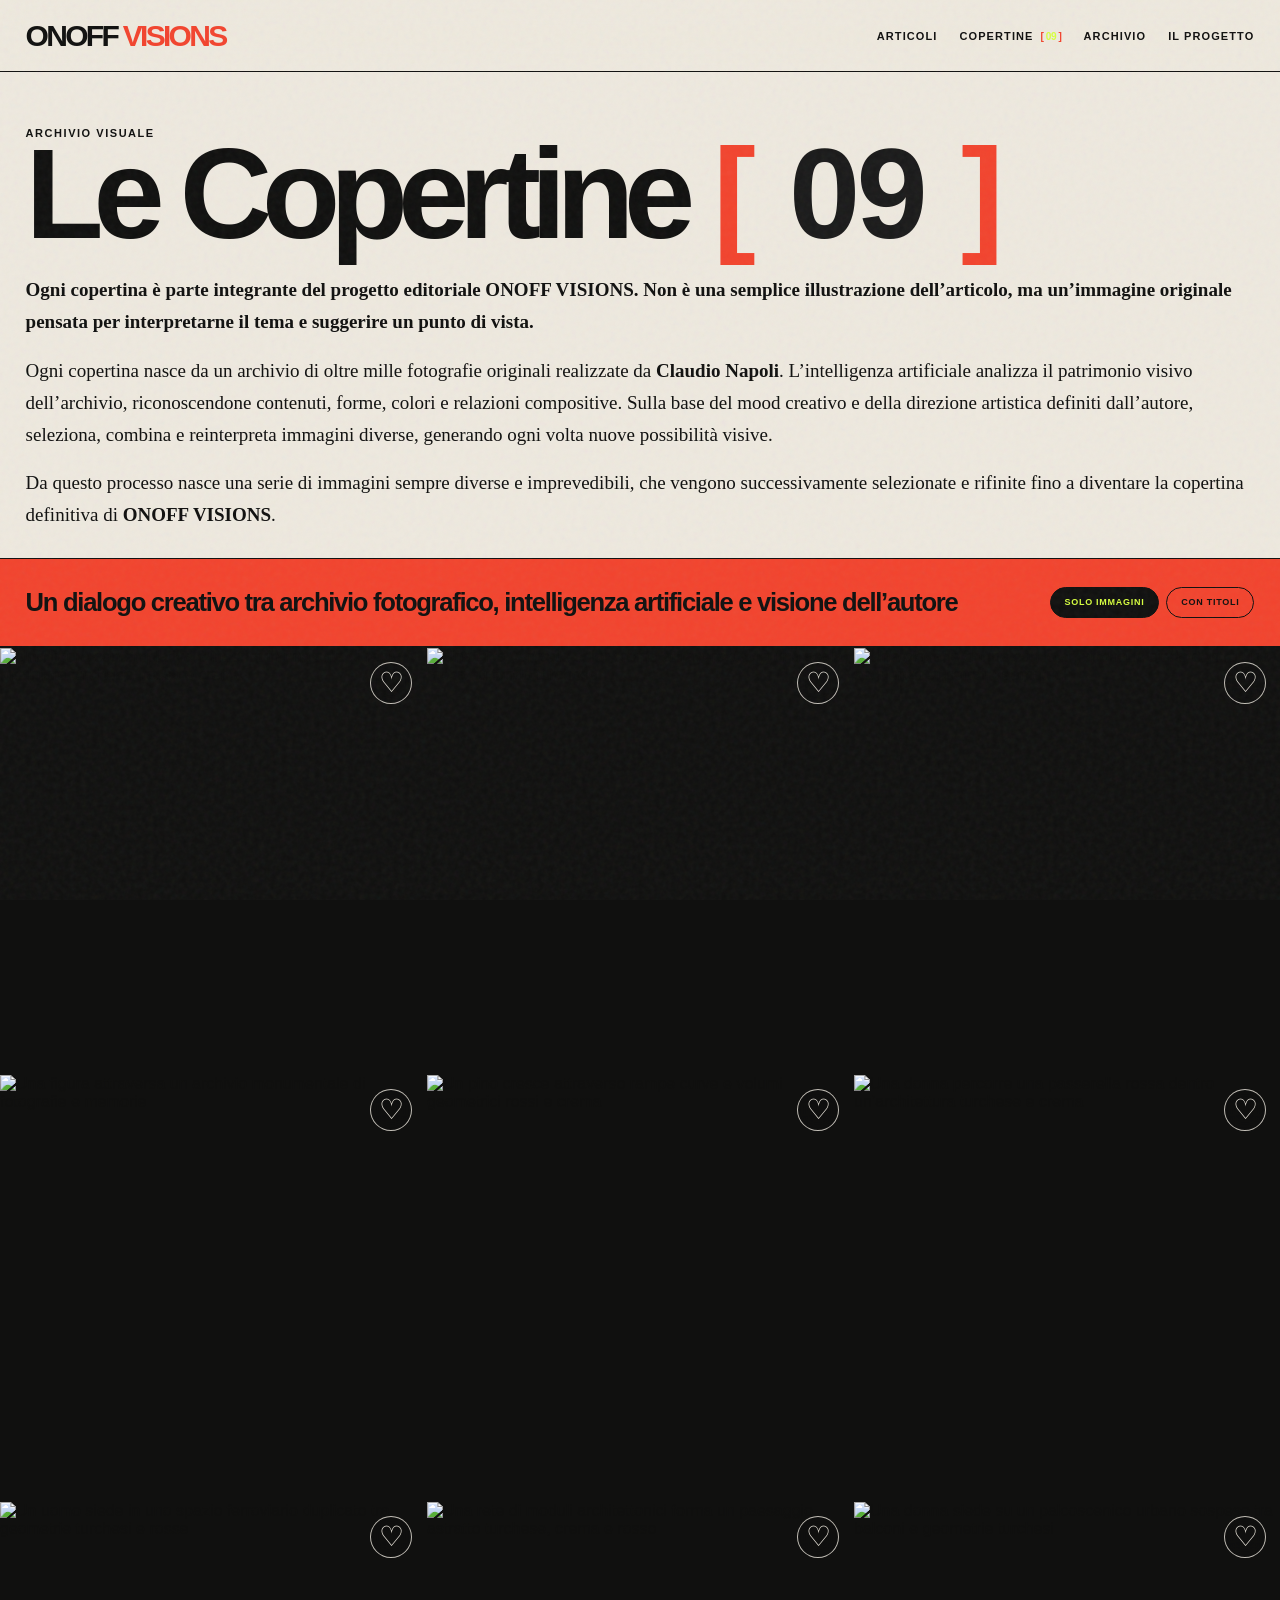
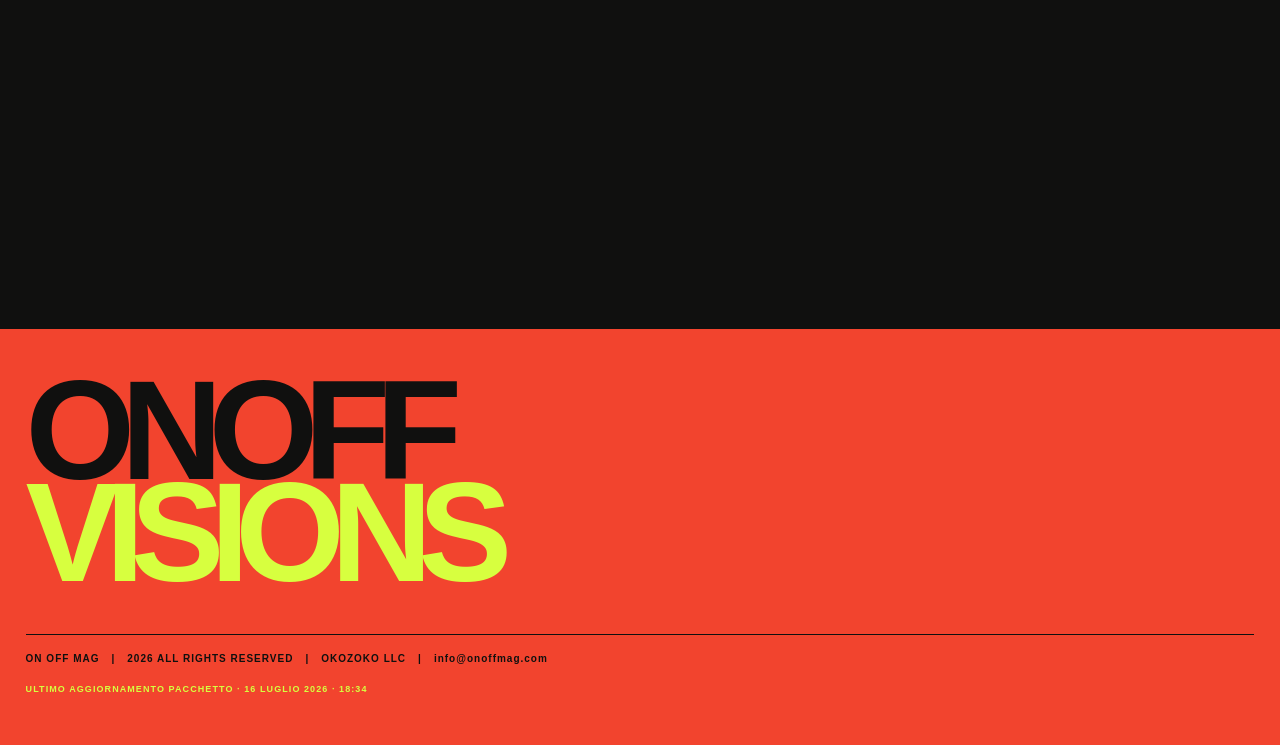
==== copertine.html @ 6cc5108c "Add files via upload" ====
<!doctype html>
<html lang="it">
<head>
 <meta charset="utf-8">
 <meta name="viewport" content="width=device-width,initial-scale=1">
 <title>Copertine — ONOFF VISIONS</title>
 <meta name="description" content="Le copertine degli articoli di ONOFF VISIONS in una griglia visuale.">
 <meta name="theme-color" content="#eee9df">
 <link rel="apple-touch-icon" href="/apple-touch-icon.png">
 <link rel="icon" type="image/png" href="/favicon-32x32.png">
 <link rel="stylesheet" href="styles.css">
</head>
<body data-base=".">
 <div class="grain"></div>
 <header><a class="logo" href="index.html">ONOFF <i>VISIONS</i></a><nav><a href="index.html">Articoli</a><a href="copertine.html">Copertine</a><a href="archivio.html">Archivio</a><a href="about.html">Il progetto</a></nav><button class="menu" onclick="toggleMenu()">☰</button></header>
 <main>
  <section class="covers-head">
   <div class="covers-intro">
    <span class="eyebrow">Archivio visuale</span>
    <h1 data-cover-count-title>Le Copertine</h1>
    <div class="covers-description">
     <p><strong>Ogni copertina è parte integrante del progetto editoriale ONOFF VISIONS. Non è una semplice illustrazione dell’articolo, ma un’immagine originale pensata per interpretarne il tema e suggerire un punto di vista.</strong></p>
     <p>Ogni copertina nasce da un archivio di oltre mille fotografie originali realizzate da <strong>Claudio Napoli</strong>. L’intelligenza artificiale analizza il patrimonio visivo dell’archivio, riconoscendone contenuti, forme, colori e relazioni compositive. Sulla base del mood creativo e della direzione artistica definiti dall’autore, seleziona, combina e reinterpreta immagini diverse, generando ogni volta nuove possibilità visive.</p>
     <p>Da questo processo nasce una serie di immagini sempre diverse e imprevedibili, che vengono successivamente selezionate e rifinite fino a diventare la copertina definitiva di <strong>ONOFF VISIONS</strong>.</p>
    </div>
   </div>
   <div class="covers-frame-bar">
    <p class="covers-manifesto">Un dialogo creativo tra archivio fotografico, intelligenza artificiale e visione dell’autore</p>
    <div class="covers-controls" aria-label="Modalità di visualizzazione">
     <button class="is-active" type="button" data-cover-mode="images">Solo immagini</button>
     <button type="button" data-cover-mode="titles">Con titoli</button>
    </div>
   </div>
  </section>
  <section class="covers-grid" data-cover-grid aria-label="Copertine degli articoli"></section>
 </main>
 <footer><div class="footer-logo">ONOFF<br>VISIONS</div><div class="fine"><span>Archivio visuale</span><span>© 2026</span></div></footer>
 <script src="app.js"></script>
</body>
</html>
---- styles.css ----
:root{--ink:#10100f;--paper:#eee9df;--red:#f2442e;--acid:#d7ff3f;--soft:#f7f3eb;--line:rgba(16,16,15,.25)}*{box-sizing:border-box}html{scroll-behavior:smooth}body{margin:0;background:var(--paper);color:var(--ink);font-family:Arial,Helvetica,sans-serif}a{color:inherit;text-decoration:none}.grain{position:fixed;inset:0;pointer-events:none;opacity:.05;z-index:20;background-image:url("data:image/svg+xml,%3Csvg viewBox='0 0 180 180' xmlns='http://www.w3.org/2000/svg'%3E%3Cfilter id='n'%3E%3CfeTurbulence type='fractalNoise' baseFrequency='.9' numOctaves='4' stitchTiles='stitch'/%3E%3C/filter%3E%3Crect width='100%25' height='100%25' filter='url(%23n)'/%3E%3C/svg%3E")}header{height:72px;border-bottom:1px solid;display:flex;align-items:center;justify-content:space-between;padding:0 2vw;position:sticky;top:0;background:rgba(238,233,223,.94);backdrop-filter:blur(12px);z-index:10}.logo{font-size:30px;font-weight:900;letter-spacing:-.09em}.logo i{font-style:normal;color:var(--red)}nav{display:flex;gap:22px;font-size:11px;font-weight:700;letter-spacing:.1em;text-transform:uppercase}.menu{display:none;border:0;background:none;font-size:24px}.hero{min-height:76vh;display:grid;grid-template-columns:1.2fr .8fr;border-bottom:1px solid}.hero-copy{padding:5vw 2vw;display:flex;flex-direction:column;justify-content:space-between}.kicker,.eyebrow{font-size:11px;font-weight:700;letter-spacing:.14em;text-transform:uppercase}.kicker:before{content:"";display:inline-block;width:40px;height:9px;background:var(--red);margin-right:12px}.hero h1{font-size:clamp(72px,12vw,180px);line-height:.76;letter-spacing:-.1em;text-transform:uppercase;margin:4vw 0}.lead{font-family:Georgia,serif;font-size:clamp(22px,2.4vw,35px);line-height:1.08;max-width:28ch}.hero-art{border-left:1px solid;background:var(--ink);position:relative;overflow:hidden;min-height:500px}.shape{position:absolute}.shape.a{width:60%;height:84%;background:var(--paper);left:7%;bottom:-5%;transform:skewY(-10deg)}.shape.b{width:55%;height:75%;background:var(--red);right:-12%;top:8%;transform:skewY(13deg)}.shape.c{width:15vw;aspect-ratio:1;border-radius:50%;background:var(--acid);right:5%;top:5%;mix-blend-mode:difference}.ticker{background:var(--red);border-bottom:1px solid;padding:12px 2vw;font-weight:900;text-transform:uppercase;word-spacing:18px}.section-head{display:grid;grid-template-columns:1fr 2fr;border-bottom:1px solid}.section-head>*{padding:3vw 2vw}.section-head h2{font-size:clamp(45px,7vw,100px);line-height:.82;letter-spacing:-.07em;text-transform:uppercase;margin:0}.section-head p{font:clamp(20px,2vw,29px)/1.2 Georgia,serif;border-left:1px solid;margin:0;display:flex;align-items:flex-end}.grid{display:grid;grid-template-columns:repeat(12,1fr)}.card{grid-column:span 4;padding:1.6vw;border-right:1px solid;border-bottom:1px solid;min-height:455px;display:flex;flex-direction:column;justify-content:space-between;transition:.2s}.card:nth-child(3n){border-right:0}.card:hover{background:var(--ink);color:var(--paper)}.card h3{font-size:clamp(28px,3vw,44px);line-height:.95;letter-spacing:-.05em;margin:18px 0 10px}.card p{font:17px/1.35 Georgia,serif}.meta{display:flex;justify-content:space-between;font-size:10px;text-transform:uppercase;letter-spacing:.1em}.new{background:var(--acid);color:var(--ink);border:1px solid;padding:6px 9px;border-radius:20px;font-weight:900}.thumb{height:190px;background:var(--ink);margin:20px 0;position:relative;overflow:hidden}.thumb:before{content:"";position:absolute;background:var(--red);inset:18% 12%;transform:skew(-13deg)}.thumb:after{content:"";position:absolute;width:70px;height:70px;background:var(--acid);border-radius:50%;left:36%;top:25%;mix-blend-mode:difference}.arrow{font-size:34px}.archive-link{padding:35px 2vw;display:flex;justify-content:space-between;font-size:13px;font-weight:700;text-transform:uppercase;letter-spacing:.1em;background:var(--acid)}.archive-link:hover{background:var(--red)}footer{background:var(--red);padding:4vw 2vw}.footer-logo{font-size:clamp(60px,11vw,160px);font-weight:900;line-height:.72;letter-spacing:-.1em}.fine{display:flex;justify-content:space-between;margin-top:4vw;font-size:10px;text-transform:uppercase;letter-spacing:.1em}.page-title{padding:6vw 2vw 3vw;border-bottom:1px solid}.page-title h1{font-size:clamp(60px,11vw,160px);line-height:.78;letter-spacing:-.09em;text-transform:uppercase;margin:2vw 0}.page-title p{font:clamp(20px,2vw,30px)/1.2 Georgia,serif;max-width:32ch}.archive-list{padding:0 2vw}.archive-row{display:grid;grid-template-columns:130px 1fr 170px 30px;gap:20px;padding:26px 0;border-bottom:1px solid;align-items:center}.archive-row h2{font-size:clamp(24px,3vw,43px);line-height:.95;letter-spacing:-.04em;margin:0}.article-hero{display:grid;grid-template-columns:.5fr 1.5fr;border-bottom:1px solid}.article-number{padding:4vw 2vw;background:var(--red);font-size:clamp(100px,15vw,220px);font-weight:900;line-height:.7;letter-spacing:-.1em}.article-intro{padding:5vw}.article-intro h1{font-size:clamp(52px,8vw,116px);line-height:.84;letter-spacing:-.075em;margin:2vw 0;max-width:11ch}.article-intro .deck{font:clamp(23px,2.4vw,36px)/1.15 Georgia,serif;max-width:28ch}.article-layout{display:grid;grid-template-columns:.5fr 1.5fr;background:var(--soft)}.article-side{padding:3vw 2vw;border-right:1px solid}.article-copy{padding:5vw 8vw;max-width:1050px}.article-copy p{font:19px/1.68 Georgia,serif}.article-copy p:first-child:first-letter{float:left;font:bold 84px/.7 Arial;padding:12px 10px 4px 0;color:var(--red)}.highlights{margin-top:45px;padding-top:20px;border-top:1px solid;display:flex;gap:8px;flex-wrap:wrap}.chip{border:1px solid;border-radius:30px;padding:8px 13px;font-size:10px;font-weight:700;text-transform:uppercase;letter-spacing:.08em}.about{display:grid;grid-template-columns:.65fr 1.35fr}.about-mark{background:var(--ink);color:var(--red);font-size:22vw;font-weight:900;line-height:.8;padding:5vw 2vw}.about-copy{padding:6vw}.about-copy h2{font-size:clamp(44px,7vw,96px);line-height:.9;letter-spacing:-.06em}.about-copy p{font:20px/1.55 Georgia,serif;max-width:650px}@media(max-width:800px){header{height:62px;padding:0 4vw}.logo{font-size:23px}nav{display:none;position:absolute;top:62px;left:0;right:0;padding:24px;background:var(--paper);flex-direction:column;border-bottom:1px solid}nav.open{display:flex}.menu{display:block}.hero,.section-head,.article-hero,.article-layout,.about{grid-template-columns:1fr}.hero-copy{min-height:60vh;padding:12vw 4vw}.hero-art{border-left:0;min-height:45vh}.section-head>*{padding:8vw 4vw}.section-head p{border-left:0;border-top:1px solid}.card{grid-column:span 12;padding:7vw 4vw;border-right:0;min-height:430px}.article-number{padding:8vw 4vw}.article-intro{padding:10vw 4vw}.article-side{border-right:0;border-bottom:1px solid;padding:7vw 4vw}.article-copy{padding:10vw 4vw}.archive-row{grid-template-columns:1fr 30px}.archive-row .date,.archive-row .category{display:none}.about-mark{font-size:55vw}.fine{display:block;line-height:1.8}}
:root .thumb{height:220px;color:var(--paper);isolation:isolate}:root .thumb:before,:root .thumb:after{inset:auto;transform:none;box-shadow:none;mix-blend-mode:normal}.cover-word{position:absolute;z-index:5;left:16px;bottom:12px;font-size:clamp(30px,3.2vw,48px);font-weight:900;line-height:.78;letter-spacing:-.08em;text-transform:uppercase;max-width:5.5ch}.cover-no{position:absolute;z-index:6;right:12px;top:8px;font-size:12px;font-weight:900;letter-spacing:.12em}.thumb.cover-eye:before{width:165px;height:82px;border:22px solid var(--red);border-radius:50%;left:18%;top:22%;background:transparent;transform:rotate(-12deg)}.thumb.cover-eye:after{width:58px;height:58px;background:var(--acid);border-radius:50%;left:42%;top:31%}.thumb.cover-body{background:var(--red)}.thumb.cover-body:before{width:46%;height:115%;background:var(--ink);left:28%;top:-8%;clip-path:polygon(50% 0,76% 18%,64% 43%,95% 100%,5% 100%,36% 43%,24% 18%)}.thumb.cover-body:after{width:48px;height:48px;border:10px solid var(--acid);background:transparent;border-radius:50%;left:42%;top:8%}.thumb.cover-arch:before{width:52%;height:92%;background:var(--paper);left:8%;bottom:-15%;transform:skewY(-10deg);box-shadow:52px -24px 0 var(--red)}.thumb.cover-arch:after{inset:20% 12% 0 12%;background:repeating-linear-gradient(90deg,transparent 0 15px,var(--ink) 16px 20px);mix-blend-mode:multiply}.thumb.cover-prompt{background:var(--paper);color:var(--ink);border:18px solid var(--ink)}.thumb.cover-prompt:before{width:140%;height:26px;background:var(--red);top:35%;left:-20%;transform:rotate(-18deg);box-shadow:0 48px 0 var(--ink)}.thumb.cover-prompt:after{content:">_";font:bold 66px Arial;color:var(--acid);background:var(--ink);width:auto;height:auto;padding:5px 12px;right:8%;top:8%;z-index:3}.thumb.cover-think:before{width:145px;height:145px;border:18px solid var(--red);background:transparent;border-radius:50%;right:8%;top:8%}.thumb.cover-think:after{width:110px;height:110px;background:repeating-radial-gradient(circle,var(--acid) 0 4px,transparent 5px 13px);right:15%;top:18%}.cover-think .cover-word{max-width:6ch}
:root .cover-word{z-index:8;left:0;bottom:0;max-width:none;width:auto;min-width:58%;padding:10px 15px 12px;background:var(--ink);color:var(--paper);font-size:clamp(27px,2.8vw,42px);line-height:.78;box-shadow:8px -8px 0 var(--red)}:root .cover-prompt .cover-word{background:var(--red);color:var(--ink);box-shadow:8px -8px 0 var(--acid)}:root .cover-arch .cover-word{min-width:68%}:root .cover-think .cover-word{max-width:none}.thumb:focus-within .cover-word,.card:hover .cover-word{background:var(--acid);color:var(--ink)}
:root .thumb.cover-prompt{background:var(--ink);border:0;color:var(--paper)}:root .thumb.cover-prompt:before{content:"";left:8%;top:12%;width:70%;height:42%;background:repeating-linear-gradient(90deg,var(--paper) 0 24%,transparent 24% 27%);border-top:8px solid var(--red);border-bottom:8px solid var(--red);transform:rotate(-4deg);box-shadow:18px 18px 0 var(--acid)}:root .thumb.cover-prompt:after{content:"";right:9%;top:20%;width:0;height:0;padding:0;background:transparent;border-top:32px solid transparent;border-bottom:32px solid transparent;border-left:48px solid var(--red);font-size:0;z-index:4;filter:drop-shadow(8px 8px 0 var(--acid))}:root .thumb.cover-prompt .cover-word{background:var(--paper);color:var(--ink);box-shadow:8px -8px 0 var(--red)}
:root .new{position:relative;width:48px;height:48px;padding:0;border:0;border-radius:0;display:grid;place-items:center;background:var(--acid);font-size:9px;letter-spacing:.08em;transform:rotate(8deg);clip-path:polygon(50% 0,61% 18%,79% 7%,82% 29%,100% 32%,84% 50%,100% 68%,79% 72%,79% 94%,59% 82%,47% 100%,38% 81%,17% 93%,18% 71%,0 66%,16% 49%,0 31%,21% 28%,20% 7%,40% 19%);filter:drop-shadow(3px 4px 0 var(--ink))}.card:hover .new{background:var(--red);color:var(--paper);filter:drop-shadow(3px 4px 0 var(--acid))}
:root .article-number{font-size:clamp(48px,7vw,108px);line-height:.82;overflow-wrap:anywhere}:root .cover-no{font-size:11px;background:var(--paper);color:var(--ink);padding:5px 7px}
:root .num-current{color:var(--red);margin-right:.09em}:root .num-total{display:inline-block;background:var(--ink);color:var(--acid);padding:.04em .13em .08em;line-height:.82}:root .article-number{background:var(--paper);white-space:nowrap;overflow-wrap:normal}:root .article-date{display:flex;justify-content:space-between;align-items:center;margin-bottom:2vw;font-size:12px;font-weight:900;letter-spacing:.12em;text-transform:uppercase;border-bottom:1px solid;padding-bottom:14px}:root .archive-row{grid-template-columns:190px 1fr 120px 30px}:root .archive-number{font-weight:900;letter-spacing:.03em}:root .card>.meta:first-child{align-items:center}:root .card-number{font-size:19px;font-weight:900;letter-spacing:-.04em}:root .cover-no{font-size:15px}
:root .thumb.cover-label{background:var(--paper)}:root .thumb.cover-label:before{content:"AI";display:grid;place-items:center;width:118px;height:118px;left:12%;top:12%;border-radius:50%;background:var(--red);color:var(--ink);font:900 55px Arial;transform:rotate(-10deg);box-shadow:14px 12px 0 var(--acid)}:root .thumb.cover-label:after{content:"?";right:12%;top:2%;color:var(--ink);background:transparent;font:900 150px/.9 Arial;transform:rotate(9deg)}@media(max-width:800px){.archive-row .archive-number{display:none}}
:root .project-banner{display:grid;grid-template-columns:.65fr 1.35fr;align-items:stretch;border-bottom:1px solid;background:var(--acid);transition:.2s}:root .project-banner:hover{background:var(--paper)}:root .project-number{padding:3vw 2vw;border-right:1px solid;display:flex;align-items:center;font-size:clamp(50px,8vw,118px);font-weight:900;letter-spacing:-.08em;white-space:nowrap}:root .project-number b{color:var(--red);margin-right:.09em;min-width:2.85ch;text-align:right}:root .project-number strong{display:inline-block;background:var(--ink);color:var(--acid);padding:.04em .13em .08em;line-height:.82;text-shadow:none}:root .project-number.is-counting b{font-variant-numeric:tabular-nums}:root .project-copy{padding:3vw;display:flex;flex-direction:column;justify-content:center}:root .project-copy small{font-size:11px;font-weight:700;text-transform:uppercase;letter-spacing:.12em}:root .project-title{display:flex;align-items:center;gap:18px;margin:.6rem 0}:root .project-copy em{font-style:normal;font-size:clamp(34px,5vw,76px);font-weight:900;line-height:.9;letter-spacing:-.06em}:root .project-cta{flex:0 0 auto;border:1px solid;border-radius:999px;padding:8px 12px;font-size:10px;line-height:1;text-transform:uppercase;letter-spacing:.1em}:root .project-banner:hover .project-cta{background:var(--ink);color:var(--acid)}@media(max-width:800px){.project-banner{grid-template-columns:1fr}.project-number{border-right:0;border-bottom:1px solid;padding:7vw 4vw}.project-copy{padding:7vw 4vw}.project-title{align-items:flex-end;justify-content:space-between;gap:12px}.project-copy em{max-width:8ch}.project-cta{margin-bottom:4px}}

/* Nastro continuo ispirato ai LED wall finanziari. */
:root .ticker{position:relative;overflow:hidden;padding:12px 0;white-space:nowrap;word-spacing:normal}
:root .ticker:before,:root .ticker:after{content:"";position:absolute;z-index:2;top:0;bottom:0;width:5vw;pointer-events:none}
:root .ticker:before{left:0;background:linear-gradient(90deg,var(--red),transparent)}
:root .ticker:after{right:0;background:linear-gradient(-90deg,var(--red),transparent)}
:root .ticker-track{display:flex;width:max-content;will-change:transform;animation:ticker-loop 42s linear infinite}
:root .ticker-track span{display:block;padding-right:1.6rem;font-size:13px;letter-spacing:.08em;text-shadow:-8px 0 12px rgba(215,255,63,.38),0 0 5px rgba(255,255,255,.3)}
@keyframes ticker-loop{to{transform:translateX(-50%)}}
@media(max-width:800px){:root .ticker-track{animation-duration:34s}:root .ticker-track span{font-size:11px}}
@media(prefers-reduced-motion:reduce){:root .ticker-track{animation:none}}
:root .flash-news{display:grid;grid-template-columns:auto 1fr;border-bottom:1px solid;background:var(--ink);color:var(--paper);overflow:hidden}:root .flash-label{position:relative;z-index:3;display:flex;align-items:center;padding:0 2vw;background:var(--acid);color:var(--ink);font-size:11px;font-weight:900;letter-spacing:.11em;white-space:nowrap;text-transform:uppercase}:root .flash-window{overflow:hidden;white-space:nowrap}:root .flash-track{display:flex;width:max-content;will-change:transform;animation:flash-loop 36s linear infinite}:root .flash-track span{display:block;padding:13px 2rem 13px 1.7rem;font-size:12px;font-weight:900;letter-spacing:.08em;text-transform:uppercase;text-shadow:-7px 0 12px rgba(242,68,46,.55),0 0 5px rgba(255,255,255,.22)}@keyframes flash-loop{to{transform:translateX(-50%)}}@media(max-width:800px){:root .flash-label{padding:0 4vw;font-size:10px}:root .flash-track{animation-duration:28s}:root .flash-track span{padding:13px 1.4rem;font-size:10px}}@media(prefers-reduced-motion:reduce){:root .flash-track{animation:none}}
:root .cover-think .cover-word{font-size:clamp(21px,2.2vw,34px);min-width:76%}:root .cover-eye .cover-word{font-size:clamp(23px,2.4vw,37px);min-width:70%}:root .cover-label .cover-word{min-width:62%}
:root .thumb.cover-origin{background:var(--paper);border:14px solid var(--ink)}:root .thumb.cover-origin:before{content:"";width:58%;height:58%;right:7%;top:8%;background:var(--red);clip-path:polygon(0 0,100% 12%,84% 100%,12% 86%);transform:rotate(5deg);box-shadow:-14px 15px 0 var(--acid)}:root .thumb.cover-origin:after{content:"✓";display:grid;place-items:center;width:88px;height:88px;right:17%;top:20%;border:8px solid var(--ink);border-radius:50%;background:var(--paper);color:var(--ink);font:900 58px/1 Arial;transform:rotate(-7deg)}:root .cover-origin .cover-word{min-width:72%;background:var(--ink);color:var(--paper);box-shadow:8px -8px 0 var(--red)}
:root .sources{margin-top:45px;padding-top:20px;border-top:1px solid}:root .sources ul{list-style:none;padding:0;margin:14px 0 0}:root .sources li{border-top:1px solid var(--line)}:root .sources li:last-child{border-bottom:1px solid var(--line)}:root .sources a{display:flex;justify-content:space-between;gap:24px;padding:15px 0;font-size:13px;font-weight:700;line-height:1.3}:root .sources a:hover{color:var(--red)}
:root .thumb.cover-trust{background:var(--red)}:root .thumb.cover-trust:before{content:"";width:148px;height:176px;right:12%;top:6%;background:var(--paper);border-radius:48% 48% 44% 44% / 38% 38% 60% 60%;box-shadow:-22px 15px 0 var(--acid);transform:rotate(5deg)}:root .thumb.cover-trust:after{content:"••";right:15%;top:27%;width:116px;height:32px;background:var(--ink);color:var(--acid);font:900 34px/18px Arial;letter-spacing:35px;padding-left:14px;transform:rotate(5deg)}:root .cover-trust .cover-word{min-width:72%;background:var(--ink);color:var(--paper);box-shadow:8px -8px 0 var(--acid)}
:root .hero-logo{display:flex;flex-direction:column;gap:.06em;margin:4vw 0;font-size:clamp(72px,12vw,180px);line-height:.72;letter-spacing:-.1em;text-transform:uppercase}:root .hero-logo span:first-child{color:var(--red)}:root .hero-logo span:last-child{color:var(--ink)}:root .listen-button{display:inline-flex;align-items:center;gap:10px;margin-top:24px;padding:12px 18px;border:1px solid var(--ink);border-radius:999px;background:var(--ink);color:var(--acid);font:700 11px/1 Arial,Helvetica,sans-serif;letter-spacing:.1em;text-transform:uppercase;cursor:pointer;transition:background .2s,color .2s,transform .2s}:root .listen-button:hover{background:var(--acid);color:var(--ink);transform:translateY(-2px)}:root .listen-button.is-playing{background:var(--red);color:var(--paper)}:root .listen-symbol{display:grid;place-items:center;width:20px;height:20px;border:1px solid currentColor;border-radius:50%;font-size:10px}@media(max-width:800px){:root .hero-logo{font-size:clamp(70px,19vw,118px);margin:9vw 0}:root .listen-button{margin-top:20px}}
:root .world-counter{display:grid;grid-template-columns:1fr auto auto;gap:24px;align-items:center;padding:20px 2vw;border-bottom:1px solid;background:var(--ink);color:var(--paper)}:root .world-counter-copy{display:flex;flex-direction:column;gap:4px;text-transform:uppercase}:root .world-counter-copy span{color:var(--red);font-size:11px;font-weight:900;letter-spacing:.14em}:root .world-counter-copy small{font-size:9px;font-weight:700;letter-spacing:.1em;opacity:.8}:root .world-counter strong{color:var(--acid);font-size:clamp(34px,5vw,78px);font-weight:900;line-height:.82;letter-spacing:-.07em;font-variant-numeric:tabular-nums}:root .world-counter a{padding:8px 11px;border:1px solid var(--paper);font-size:9px;font-weight:700;letter-spacing:.1em;text-transform:uppercase;white-space:nowrap}:root .world-counter a:hover{background:var(--acid);border-color:var(--acid);color:var(--ink)}@media(max-width:800px){:root .world-counter{grid-template-columns:1fr auto;gap:18px;padding:18px 4vw}:root .world-counter strong{grid-column:1/-1;font-size:clamp(42px,12vw,68px)}:root .world-counter-copy small{max-width:18ch}}

/* Rifiniture dedicate esclusivamente alla versione mobile. */
@media(max-width:800px){
 :root .flash-news{grid-template-columns:1fr}
 :root .flash-label{display:none}
 :root .hero-copy{min-height:0;padding:5vw 4vw 4vw;justify-content:flex-start;gap:2vw}
 :root .hero-logo{margin:2vw 0;font-size:clamp(56px,18vw,72px)}
 :root .lead{margin:0}
 :root .hero{min-height:0}
 :root .hero-art{display:none}
 :root .card .arrow{display:inline-flex;align-items:center;width:max-content;margin:24px 5px 5px 0;padding:9px 13px;border:1px solid var(--ink);border-radius:999px;background:var(--acid);color:var(--ink);box-shadow:5px 5px 0 var(--red);font-size:0;font-weight:900;letter-spacing:.1em;text-transform:uppercase}
 :root .card .arrow:after{content:"Leggi l’articolo  →";font-size:10px}
}
:root .title-highlight,:root .project-onoff{color:var(--red)}
:root .article-copy strong{font-weight:700}

/* Struttura editoriale in quattro blocchi */
:root .story-wrap{max-width:1180px;margin:54px auto;padding:0 24px}
:root .story-block{display:grid;grid-template-columns:235px 1fr;margin:0 0 46px;border:2px solid var(--ink);box-shadow:12px 12px 0 var(--ink);background:var(--soft)}
:root .story-block>aside{padding:46px 30px;border-right:2px solid var(--ink)}
:root .story-block>aside b{display:block;font-size:66px;line-height:.85;letter-spacing:-.07em}
:root .story-block>aside span{display:block;margin-top:18px;font-size:15px;font-weight:900;line-height:1.05;letter-spacing:.1em;text-transform:uppercase}
:root .story-copy{padding:54px clamp(34px,7vw,90px) 64px;max-width:920px}
:root .story-copy p{margin:0 0 25px;font:19px/1.68 Georgia,serif}
:root .story-copy p:last-child{margin-bottom:0}
:root .story-copy p:first-child:first-letter{float:left;padding:12px 10px 4px 0;font:bold 84px/.7 Arial;color:var(--red)}
:root .story-copy strong{font-weight:700;background:linear-gradient(transparent 68%,var(--acid) 0)}
:root .story-essential>aside{background:var(--red);color:var(--paper)}
:root .story-essential>aside b{color:var(--acid)}
:root .story-deep{background:#f8f5ee}
:root .story-deep>aside{background:#075a60;color:var(--paper)}
:root .story-deep>aside b{color:var(--acid)}
:root .story-deep .story-copy p:first-child:first-letter{color:#075a60}
:root .story-summary{background:var(--ink);color:var(--paper)}
:root .story-summary>aside{background:var(--acid);color:var(--ink);border-color:var(--paper)}
:root .story-summary>aside b{color:var(--red)}
:root .story-summary .story-copy>p{font:900 clamp(27px,3vw,42px)/1.12 Arial;letter-spacing:-.035em}
:root .story-summary .story-copy>p:first-child:first-letter{float:none;padding:0;font:inherit;color:inherit}
:root .story-summary .highlights{border-color:rgba(255,255,255,.45)}
:root .story-summary .chip{border-color:var(--paper)}
:root .story-sources{background:var(--acid)}
:root .story-sources>aside{background:var(--ink);color:var(--paper)}
:root .story-sources>aside b{color:var(--red)}
:root .story-source-list{display:grid;gap:14px;padding:44px clamp(28px,6vw,76px)}
:root .story-source{display:grid;grid-template-columns:1fr auto;gap:22px;align-items:center;padding:20px 22px;border:2px solid var(--ink);background:var(--paper)}
:root .story-source:hover{background:var(--red)}
:root .story-source small{display:block;margin-bottom:6px;font-size:9px;font-weight:900;letter-spacing:.14em;text-transform:uppercase}
:root .story-source strong{display:block;font-size:15px;line-height:1.25}
:root .story-source i{display:grid;place-items:center;width:42px;height:42px;border-radius:50%;background:var(--red);font:900 22px/1 Arial;font-style:normal}
:root .story-source:hover i{background:var(--acid)}
:root .story-home{margin-top:-1px;border:2px solid var(--ink)}
@media(max-width:800px){
 :root .story-wrap{margin:28px auto;padding:0 14px}
 :root .story-block{display:block;margin-bottom:32px;box-shadow:7px 7px 0 var(--ink)}
 :root .story-block>aside{display:flex;align-items:center;gap:15px;padding:21px;border-right:0;border-bottom:2px solid var(--ink)}
 :root .story-block>aside b{font-size:34px}
 :root .story-block>aside span{margin:0;font-size:13px}
 :root .story-copy{padding:32px 24px 42px}
 :root .story-copy p{font-size:18px;line-height:1.55}
 :root .story-summary>aside{border-color:var(--paper)}
 :root .story-summary .story-copy>p{font-size:27px}
 :root .story-source-list{padding:26px 20px 32px}
 :root .story-source{padding:16px}
 :root .story-source strong{font-size:14px}
 :root .story-source i{width:38px;height:38px}
}
:root footer .last-update{width:100%;margin-top:8px;color:var(--acid);font-size:9px;letter-spacing:.12em;text-transform:uppercase}
:root .project-number{flex-direction:column;align-items:flex-start;justify-content:center;letter-spacing:-.07em}
:root .project-number small{font-size:clamp(18px,2vw,31px);font-weight:900;line-height:1;letter-spacing:-.03em;text-transform:uppercase}
:root .project-number b{min-width:0;margin:.08em 0 0;text-align:left;font-size:1.15em;line-height:.82}
:root .project-number i{display:block;width:82%;height:1px;margin:.16em 0 .13em;background:var(--ink)}
:root .project-number strong{padding:0;background:transparent;color:var(--ink);font-size:1.08em;line-height:.8}
@media(min-width:801px){:root .project-number{align-items:center}:root .project-number small,:root .project-number b{width:100%;text-align:center}:root .project-number i{margin-left:auto;margin-right:auto}}
@media(max-width:800px){
 :root .project-banner{grid-template-columns:minmax(145px,38%) minmax(0,62%);align-items:stretch}
 :root .project-number{width:auto;padding:6vw 4vw;border-right:1px solid var(--ink);border-bottom:0;font-size:clamp(66px,20vw,94px)}
 :root .project-number small{font-size:clamp(20px,6vw,29px)}
 :root .project-number i{width:88%}
 :root .project-copy{padding:6vw 3.5vw}
 :root .project-title{margin:12px 0 16px}
 :root .project-title em{font-size:clamp(25px,7.3vw,35px);line-height:.9}
 :root .project-cta{margin-top:16px}
 :root .project-copy>small:last-child{font-size:9px;line-height:1.4}
}
:root .project-title em{font-size:clamp(30px,4.2vw,66px)}
@media(max-width:800px){:root .project-title em{max-width:12ch;font-size:clamp(30px,9vw,44px)}}
:root .project-cta{display:inline-flex;align-items:center;gap:9px}
:root .cta-arrow{position:relative;display:inline-block;width:18px;height:18px;flex:0 0 18px;border-radius:50%;background:var(--red)}
:root .cta-arrow:before{content:"";position:absolute;left:5px;top:9px;width:9px;height:2px;background:var(--ink);transform:rotate(-45deg)}
:root .cta-arrow:after{content:"";position:absolute;right:4px;top:4px;width:5px;height:5px;border-top:2px solid var(--ink);border-right:2px solid var(--ink)}
@media(max-width:800px){
 :root .project-banner{display:grid;grid-template-columns:minmax(0,1fr);width:100%;overflow:hidden}
 :root .project-number{width:100%;border-right:0;border-bottom:1px solid var(--ink);padding:6vw 4vw}
 :root .project-copy{width:100%;min-width:0;padding:7vw 4vw}
 :root .project-title{display:block;margin:16px 0 20px}
 :root .project-title em{display:block;max-width:none;font-size:clamp(31px,9.2vw,43px);overflow-wrap:break-word}
 :root .project-cta{width:max-content;margin-top:20px;margin-bottom:0;padding:10px 14px}
 :root .project-copy>small:last-child{display:block;max-width:28ch;line-height:1.45}
}
:root .archive-title{letter-spacing:-.065em}
:root .archive-title span{display:inline-block;font-size:.88em;margin:0 .025em;transform:translateY(-.015em)}
:root .archive-arrow{position:relative;display:block;width:34px;height:34px;border:1px solid var(--ink);border-radius:50%;background:var(--red);transition:.2s}
:root .archive-arrow:before{content:"";position:absolute;left:9px;top:16px;width:15px;height:2px;background:var(--ink);transform:rotate(-45deg)}
:root .archive-arrow:after{content:"";position:absolute;right:8px;top:8px;width:8px;height:8px;border-top:2px solid var(--ink);border-right:2px solid var(--ink)}
:root .archive-row:hover .archive-arrow{background:var(--acid);transform:translate(2px,-2px)}
:root .about-mark{display:flex;align-items:center;justify-content:center;overflow:hidden}
:root .about-mark-inner{display:flex;align-items:baseline;gap:.12em;writing-mode:vertical-rl;transform:rotate(180deg);font-size:clamp(64px,9vw,138px);font-weight:900;line-height:.72;letter-spacing:-.09em;white-space:nowrap}
:root .about-mark-inner span:first-child{color:var(--red)}
:root .about-mark-inner span:last-child{color:var(--acid)}
@media(max-width:800px){:root .about-mark{min-height:58vw;padding:10vw 4vw}:root .about-mark-inner{writing-mode:horizontal-tb;transform:none;flex-direction:column;align-items:flex-start;font-size:clamp(64px,20vw,105px)}}
:root .archive-row{grid-template-columns:190px 1fr 120px 42px}
@media(max-width:800px){:root .archive-row{grid-template-columns:1fr 42px}}
:root .footer-logo span{display:block}:root .footer-logo span:last-child{color:var(--acid)}:root footer .fine{justify-content:flex-start;align-items:center;gap:12px;flex-wrap:wrap;padding-top:18px;border-top:1px solid var(--ink);font-style:normal;font-weight:800}:root footer .fine i{font-style:normal}:root footer .fine a{text-transform:none}:root footer .fine a:hover{text-decoration:underline}@media(max-width:800px){:root footer{padding:10vw 4vw}:root footer .fine{display:flex;gap:7px 9px;line-height:1.45}:root footer .fine i{opacity:.55}}

@media(max-width:800px){
 :root .world-counter{position:relative;display:block;padding:22px 4vw 24px}
 :root .world-counter-copy{padding-right:58px}
 :root .world-counter-copy span{font-size:16px;letter-spacing:.12em}
 :root .world-counter-copy small{margin-top:5px}
 :root .world-counter strong{display:block;margin-top:24px;font-size:clamp(42px,12vw,68px)}
 :root .world-counter a{position:absolute;top:20px;right:4vw;display:block;width:38px;height:38px;padding:0;border:1px solid var(--acid);border-radius:50%;background:var(--acid);color:var(--ink);font-size:0;box-shadow:4px 4px 0 var(--red)}
 :root .world-counter a:before{content:"";position:absolute;left:13px;top:10px;width:9px;height:9px;border-top:2px solid var(--ink);border-right:2px solid var(--ink)}
 :root .world-counter a:after{content:"";position:absolute;left:11px;top:19px;width:15px;height:2px;background:var(--ink);transform:rotate(-45deg);transform-origin:center}
}

/* Archivio visuale: tre copertine quadrate per riga, anche su mobile. */
:root .view-switch{display:flex;justify-content:space-between;align-items:center;gap:20px;padding:18px 2vw;border-bottom:1px solid;background:var(--paper);font-size:10px;font-weight:900;letter-spacing:.1em;text-transform:uppercase}
:root .view-switch a{display:inline-flex;align-items:center;gap:18px;padding:10px 14px;border:1px solid;border-radius:999px;background:var(--acid)}
:root .view-switch a:hover{background:var(--ink);color:var(--acid)}
:root .covers-head{display:flex;justify-content:space-between;align-items:flex-end;gap:30px;padding:5vw 2vw 2vw;border-bottom:1px solid}
:root .covers-head h1{margin:.3rem 0 0;font-size:clamp(58px,10vw,150px);line-height:.75;letter-spacing:-.08em}
:root .covers-intro p{max-width:42ch;margin:2.2rem 0 0;font:clamp(17px,1.7vw,25px)/1.18 Georgia,serif}
:root .covers-controls{display:flex;gap:6px}
:root .covers-controls button{padding:10px 14px;border:1px solid;border-radius:999px;background:transparent;font:900 9px/1 Arial,sans-serif;letter-spacing:.08em;text-transform:uppercase;cursor:pointer}
:root .covers-controls button.is-active{background:var(--ink);color:var(--acid)}
:root .covers-grid{display:grid;grid-template-columns:repeat(3,minmax(0,1fr));gap:1px;background:var(--ink);border-bottom:1px solid}
:root .cover-tile{position:relative;display:block;aspect-ratio:1;overflow:hidden;background:var(--ink)}
:root .cover-tile img{display:block;width:100%;height:100%;object-fit:cover;object-position:72% center;transition:transform .45s ease,filter .3s ease}
:root .cover-tile>span{position:absolute;inset:auto 0 0;padding:12% 8% 7%;display:flex;flex-direction:column;gap:7px;background:linear-gradient(transparent,rgba(0,0,0,.88));color:var(--paper);opacity:0;transform:translateY(12px);transition:.25s}
:root .cover-tile>span b{color:var(--acid);font-size:10px;letter-spacing:.1em}
:root .cover-tile>span strong{max-width:18ch;font-size:clamp(15px,2vw,30px);line-height:.95;letter-spacing:-.04em}
:root .covers-grid.show-titles .cover-tile>span,:root .cover-tile:hover>span,:root .cover-tile:focus-visible>span{opacity:1;transform:none}
:root .cover-tile:hover img{transform:scale(1.025)}
@media(max-width:800px){
 :root .view-switch{padding:14px 4vw}
 :root .view-switch>span{display:none}
 :root .view-switch a{width:100%;justify-content:space-between}
 :root .covers-head{align-items:flex-start;flex-direction:column;padding:10vw 4vw 5vw}
 :root .covers-head h1{font-size:19vw}
 :root .covers-intro p{margin:1.5rem 0 0;font-size:17px}
 :root .covers-controls{width:100%}
 :root .covers-controls button{flex:1;padding:10px 6px}
 :root .cover-tile img{object-position:74% center}
 :root .cover-tile>span{padding:30% 7% 7%}
 :root .cover-tile>span b{font-size:7px}
 :root .cover-tile>span strong{font-size:10px;line-height:.94}
}

:root .about-visual{position:relative;margin:0;border-top:1px solid;border-bottom:1px solid;overflow:hidden;background:var(--ink)}
:root .about-visual picture,:root .about-visual img{display:block;width:100%}
:root .about-visual img{aspect-ratio:16/9;object-fit:cover}
:root .about-visual figcaption{position:absolute;right:2vw;bottom:18px;padding:7px 10px;background:var(--ink);color:var(--paper);font-size:8px;font-weight:700;letter-spacing:.08em;text-transform:uppercase}
@media(max-width:800px){
 :root .about-visual img{aspect-ratio:4/5;object-position:64% center}
 :root .about-visual figcaption{right:4vw;bottom:12px;max-width:55vw;font-size:6px;line-height:1.3}
}

/* Collegamento all’archivio visuale integrato nella fascia del contatore. */
@media(min-width:801px){
 :root .world-counter{grid-template-columns:minmax(220px,1fr) auto auto auto;gap:0;align-items:stretch;padding:0 0 0 2vw}
 :root .world-counter-copy{justify-content:center;padding-right:2vw}
 :root .world-counter-copy span{font-size:18px;line-height:1;letter-spacing:.1em}
 :root .world-counter strong{display:flex;align-items:center;padding:20px 2vw}
 :root .world-counter .world-source{align-self:center;margin-right:2vw}
 :root .world-counter .world-covers{display:flex;align-items:center;justify-content:center;min-width:27vw;padding:0 2.4vw;border:0;border-left:1px solid rgba(238,233,223,.45);background:transparent;color:var(--acid);font-size:clamp(28px,3.2vw,52px);font-weight:900;line-height:.82;letter-spacing:-.055em;white-space:nowrap}
 :root .world-counter .world-covers:hover{background:var(--acid);color:var(--ink)}
}
@media(max-width:800px){
 :root .world-counter .world-covers{position:static;display:flex!important;align-items:center;justify-content:space-between;width:100%;height:auto;margin-top:22px;padding:15px 17px;border:1px solid var(--acid);border-radius:0;background:transparent;color:var(--acid);box-shadow:none;font-size:clamp(22px,7vw,34px);font-weight:900;line-height:.9;letter-spacing:-.04em;white-space:normal}
 :root .world-counter .world-covers:before{content:none}
 :root .world-counter .world-covers:after{content:"";position:static;display:block;width:34px;height:34px;flex:0 0 34px;border:1px solid var(--ink);border-radius:50%;background-color:var(--red);background-image:linear-gradient(135deg,transparent 45%,var(--ink) 46% 51%,transparent 52%);box-shadow:3px 3px 0 var(--paper);transform:none}
}

/* Prova editoriale: copertina fotografica 192/365. */
:root .thumb.photo-thumb{height:auto;aspect-ratio:16/9;background:var(--ink)}
:root .thumb.photo-thumb:before,:root .thumb.photo-thumb:after{display:none}
:root .photo-thumb img{display:block;width:100%;height:100%;object-fit:cover}
:root .photo-thumb .cover-word{left:18px;bottom:18px;min-width:0;padding:0;background:transparent;color:var(--paper);font-size:clamp(34px,3.5vw,54px);line-height:.76;text-shadow:0 2px 2px rgba(0,0,0,.9),0 0 18px rgba(0,0,0,.7);box-shadow:none}
:root .card:hover .photo-thumb .cover-word{background:transparent;color:var(--paper)}
:root .article-cover-photo{position:relative;margin:0;overflow:hidden;border-bottom:1px solid;background:var(--ink)}
:root .article-cover-photo picture,:root .article-cover-photo img{display:block;width:100%}
:root .article-cover-photo img{aspect-ratio:16/9;object-fit:cover}
:root .article-cover-photo figcaption{position:absolute;left:3vw;top:50%;bottom:auto;display:flex;flex-direction:column;gap:12px;max-width:min(620px,48vw);padding:0;background:transparent;color:var(--paper);transform:translateY(-50%);box-shadow:none;text-shadow:0 3px 3px rgba(0,0,0,.9),0 0 24px rgba(0,0,0,.78)}
:root .article-cover-photo figcaption strong{font-size:clamp(58px,8vw,132px);font-weight:900;line-height:.73;letter-spacing:-.08em;text-transform:uppercase}
:root .article-cover-photo figcaption small{max-width:34ch;font-size:9px;font-weight:700;line-height:1.3;letter-spacing:.08em;text-transform:uppercase}
@media(max-width:800px){
 :root .photo-thumb .cover-word{left:14px;bottom:14px;font-size:clamp(25px,7.5vw,36px)}
 :root .article-cover-photo figcaption{left:4vw;top:auto;bottom:14px;max-width:65vw;padding:0;transform:none;box-shadow:none;gap:0}
 :root .article-cover-photo figcaption strong{font-size:clamp(17px,5vw,23px);line-height:.85;letter-spacing:-.04em}
 :root .article-cover-photo figcaption small{display:none}
}

/* Contatore editoriale verticale: layout definitivo mobile. */
@media(max-width:800px){
 :root .project-banner{grid-template-columns:minmax(152px,41%) minmax(0,59%);align-items:stretch;overflow:hidden}
 :root .project-number{width:auto;min-width:0;padding:6vw 5vw 6vw 4vw;border-right:1px solid var(--ink);border-bottom:0;font-size:clamp(62px,18vw,82px);overflow:hidden}
 :root .project-number small{font-size:clamp(20px,6vw,29px)}
 :root .project-number b{max-width:100%;font-size:1.05em;letter-spacing:-.1em}
 :root .project-number i{width:82%}
 :root .project-copy{width:auto;min-width:0;padding:6vw 3.5vw}
 :root .project-title{display:block;margin:12px 0 16px}
 :root .project-title em{display:block;max-width:none;font-size:clamp(24px,6.9vw,33px);line-height:.9;overflow-wrap:break-word}
 :root .project-cta{width:max-content;margin-top:16px;margin-bottom:0}
 :root .project-copy>small:last-child{font-size:9px;line-height:1.4}
}


/* Articoli: gerarchia editoriale e preferenze anonime delle copertine. */
:root .article-editorial-meta{display:flex;align-items:center;flex-wrap:wrap;gap:7px;margin:0 0 26px;font-size:11px;font-weight:900;letter-spacing:.1em;text-transform:uppercase}
:root .article-editorial-meta .new{margin-left:8px}
:root .article-reading-meta{justify-content:flex-start;margin:24px 0 0}
:root .article-project-signature{margin:76px 0 48px;padding:34px 0 0;border-top:1px solid var(--ink)}
:root .article-project-signature p{max-width:760px;margin:0 0 15px;font-family:Georgia,serif;font-size:clamp(18px,1.7vw,24px);line-height:1.45}
:root .article-project-signature p strong{font-family:Arial,Helvetica,sans-serif;font-size:.72em;letter-spacing:.08em;text-transform:uppercase}
:root .article-project-signature div{margin-top:30px;padding-top:18px;border-top:1px solid var(--line);font-size:11px;font-weight:900;letter-spacing:.1em;text-transform:uppercase}
:root .cover-tile-link{position:absolute;inset:0;display:block;overflow:hidden}
:root .cover-tile-link>span{position:absolute;inset:auto 0 0;padding:12% 8% 7%;display:flex;flex-direction:column;gap:7px;background:linear-gradient(transparent,rgba(0,0,0,.88));color:var(--paper);opacity:0;transform:translateY(12px);transition:.25s}
:root .cover-tile-link>span b{color:var(--acid);font-size:10px;letter-spacing:.1em}
:root .cover-tile-link>span strong{max-width:18ch;font-size:clamp(15px,2vw,30px);line-height:.95;letter-spacing:-.04em}
:root .covers-grid.show-titles .cover-tile-link>span,:root .cover-tile:hover .cover-tile-link>span,:root .cover-tile-link:focus-visible>span{opacity:1;transform:none}
:root .cover-tile:hover .cover-tile-link img{transform:scale(1.025)}
:root .cover-favorite{position:absolute;z-index:6;top:14px;right:14px;width:42px;height:42px;display:grid;place-items:center;padding:0;border:1px solid rgba(238,233,223,.8);border-radius:50%;background:rgba(16,16,15,.55);backdrop-filter:blur(9px);color:var(--paper);font:28px/1 Georgia,serif;cursor:pointer;transition:transform .2s,background .2s,color .2s}
:root .cover-favorite:hover,:root .cover-favorite:focus-visible{transform:scale(1.08);background:var(--paper);color:var(--red);outline:none}
:root .cover-favorite.is-favorite{background:var(--red);border-color:var(--red);color:var(--paper)}
:root .article-cover-favorite{top:20px;right:2vw;width:48px;height:48px;font-size:31px}
@media(max-width:800px){
 :root .article-hero{display:block}
 :root .article-number{display:none}
 :root .article-intro{padding:9vw 4vw 10vw}
 :root .article-intro h1{margin:0 0 18px;font-size:clamp(47px,14vw,76px);max-width:12ch}
 :root .article-editorial-meta{gap:5px;margin-bottom:25px;font-size:9px;line-height:1.55}
 :root .article-reading-meta{margin-top:20px}
 :root .article-project-signature{margin:55px 0 35px;padding-top:28px}
 :root .article-project-signature p{font-size:18px}
 :root .article-project-signature div{font-size:9px;line-height:1.5}
 :root .cover-tile-link>span{padding:30% 7% 7%}
 :root .cover-tile-link>span b{font-size:7px}
 :root .cover-tile-link>span strong{font-size:10px;line-height:.94}
 :root .cover-favorite{top:7px;right:7px;width:30px;height:30px;font-size:21px}
 :root .article-cover-favorite{top:12px;right:4vw;width:38px;height:38px;font-size:25px}
}


/* Conteggio dinamico delle copertine */
.cover-count{display:inline-flex;align-items:baseline;gap:.16em;margin-left:.28em;font-weight:800;white-space:nowrap;letter-spacing:-.03em}
.cover-count-bracket{color:var(--red)}
.cover-count-number{color:var(--acid);min-width:2ch;text-align:center}
header nav .cover-count{font-size:.92em;gap:.18em}
.world-covers .cover-count{font-size:.95em;gap:.18em}
.covers-intro h1 .cover-count{font-size:1em;vertical-align:baseline;margin-left:.22em;transform:none;line-height:inherit}
@media(max-width:800px){.covers-intro h1 .cover-count{font-size:.8em;margin-left:.18em}}


/* v12.2 — pagina Copertine: testo editoriale compatto e contatore antracite */
:root .covers-head{display:grid;grid-template-columns:minmax(0,1fr) auto;align-items:end;gap:24px;padding:4vw 2vw 2.2vw}
:root .covers-intro{min-width:0}
:root .covers-intro h1{white-space:nowrap}
:root .covers-description{width:100%;max-width:none;margin-top:2rem}
:root .covers-intro .covers-description p{max-width:none;margin:0 0 1rem;font:19px/1.68 Georgia,serif}
:root .covers-intro .covers-description p:first-child{margin-bottom:1.1rem}
:root .covers-intro .covers-description .covers-manifesto{margin:1.35rem 0 0;padding-top:1rem;border-top:1px solid var(--line)}
:root .covers-intro h1 .cover-count-number{color:#1a1a1a}
:root .covers-intro h1 .cover-count{gap:.26em}
@media(max-width:800px){
 :root .covers-head{grid-template-columns:1fr;padding:9vw 4vw 5vw}
 :root .covers-intro h1{white-space:normal}
 :root .covers-description{margin-top:1.5rem}
 :root .covers-intro .covers-description p{font-size:17px;line-height:1.58;margin-bottom:.9rem}
 :root .covers-intro .covers-description .covers-manifesto{margin-top:1.1rem;padding-top:.9rem}
}


/* v12.3 — fascia editoriale tra introduzione e griglia copertine */
@media (min-width:801px){
 :root .covers-head{display:block;padding:4vw 2vw 0}
 :root .covers-intro h1{white-space:nowrap}
 :root .covers-description{width:100%;max-width:none;margin-top:2rem}
 :root .covers-frame-bar{display:flex;align-items:center;justify-content:space-between;gap:28px;width:calc(100% + 4vw);margin:1.7rem -2vw 0;padding:28px 2vw;background:var(--red);border-top:1px solid var(--ink);border-bottom:1px solid var(--ink)}
 :root .covers-frame-bar .covers-manifesto{margin:0;color:var(--ink);font:900 clamp(20px,2vw,32px)/.95 Arial,Helvetica,sans-serif;letter-spacing:-.05em}
 :root .covers-frame-bar .covers-controls{flex:0 0 auto;display:flex;gap:7px}
 :root .covers-frame-bar .covers-controls button{border-color:var(--ink);background:transparent;color:var(--ink)}
 :root .covers-frame-bar .covers-controls button.is-active{background:var(--ink);color:var(--acid)}
}
@media (max-width:800px){
 :root .covers-frame-bar{margin-top:1.1rem;padding-top:.9rem;border-top:1px solid var(--line)}
 :root .covers-frame-bar .covers-manifesto{margin:0 0 .9rem;font:italic 700 17px/1.35 Georgia,serif}
}


/* v12.6 — pagina Copertine mobile: apertura compatta e galleria visibile */
@media(max-width:800px){
 :root .covers-head{display:block;padding:24px 4vw 0}
 :root .covers-intro>.eyebrow{font-size:10px;letter-spacing:.16em}
 :root .covers-intro h1{display:grid;grid-template-columns:minmax(0,1fr) auto;align-items:start;gap:10px;margin:12px 0 0;white-space:nowrap;font-size:clamp(46px,14.2vw,62px);line-height:.78;letter-spacing:-.075em}
 :root .covers-title-text{min-width:0}
 :root .covers-intro h1 .cover-count{align-self:start;margin:1px 0 0;font-size:.56em;line-height:1;gap:.22em;letter-spacing:-.02em}
 :root .covers-description{margin-top:18px}
 :root .covers-intro .covers-description p{margin:0 0 12px;font:14.5px/1.42 Georgia,serif}
 :root .covers-intro .covers-description p:first-child{margin-bottom:12px;font-size:14.5px;line-height:1.42}
 :root .covers-intro .covers-description p:nth-child(3){display:none}
 :root .covers-frame-bar{display:grid;grid-template-columns:minmax(0,1fr) auto;align-items:center;gap:12px;width:calc(100% + 8vw);margin:17px -4vw 0;padding:15px 4vw;border-top:1px solid var(--ink);border-bottom:1px solid var(--ink);background:var(--red)}
 :root .covers-frame-bar .covers-manifesto{margin:0;color:var(--ink);font:900 13px/1.05 Arial,Helvetica,sans-serif;letter-spacing:-.025em}
 :root .covers-frame-bar .covers-controls{width:auto;display:flex;gap:5px}
 :root .covers-frame-bar .covers-controls button{flex:0 0 auto;padding:9px 10px;border-color:var(--ink);background:transparent;color:var(--ink);font-size:8px}
 :root .covers-frame-bar .covers-controls button.is-active{background:var(--ink);color:var(--acid)}
 :root .covers-grid{margin-top:0}
}
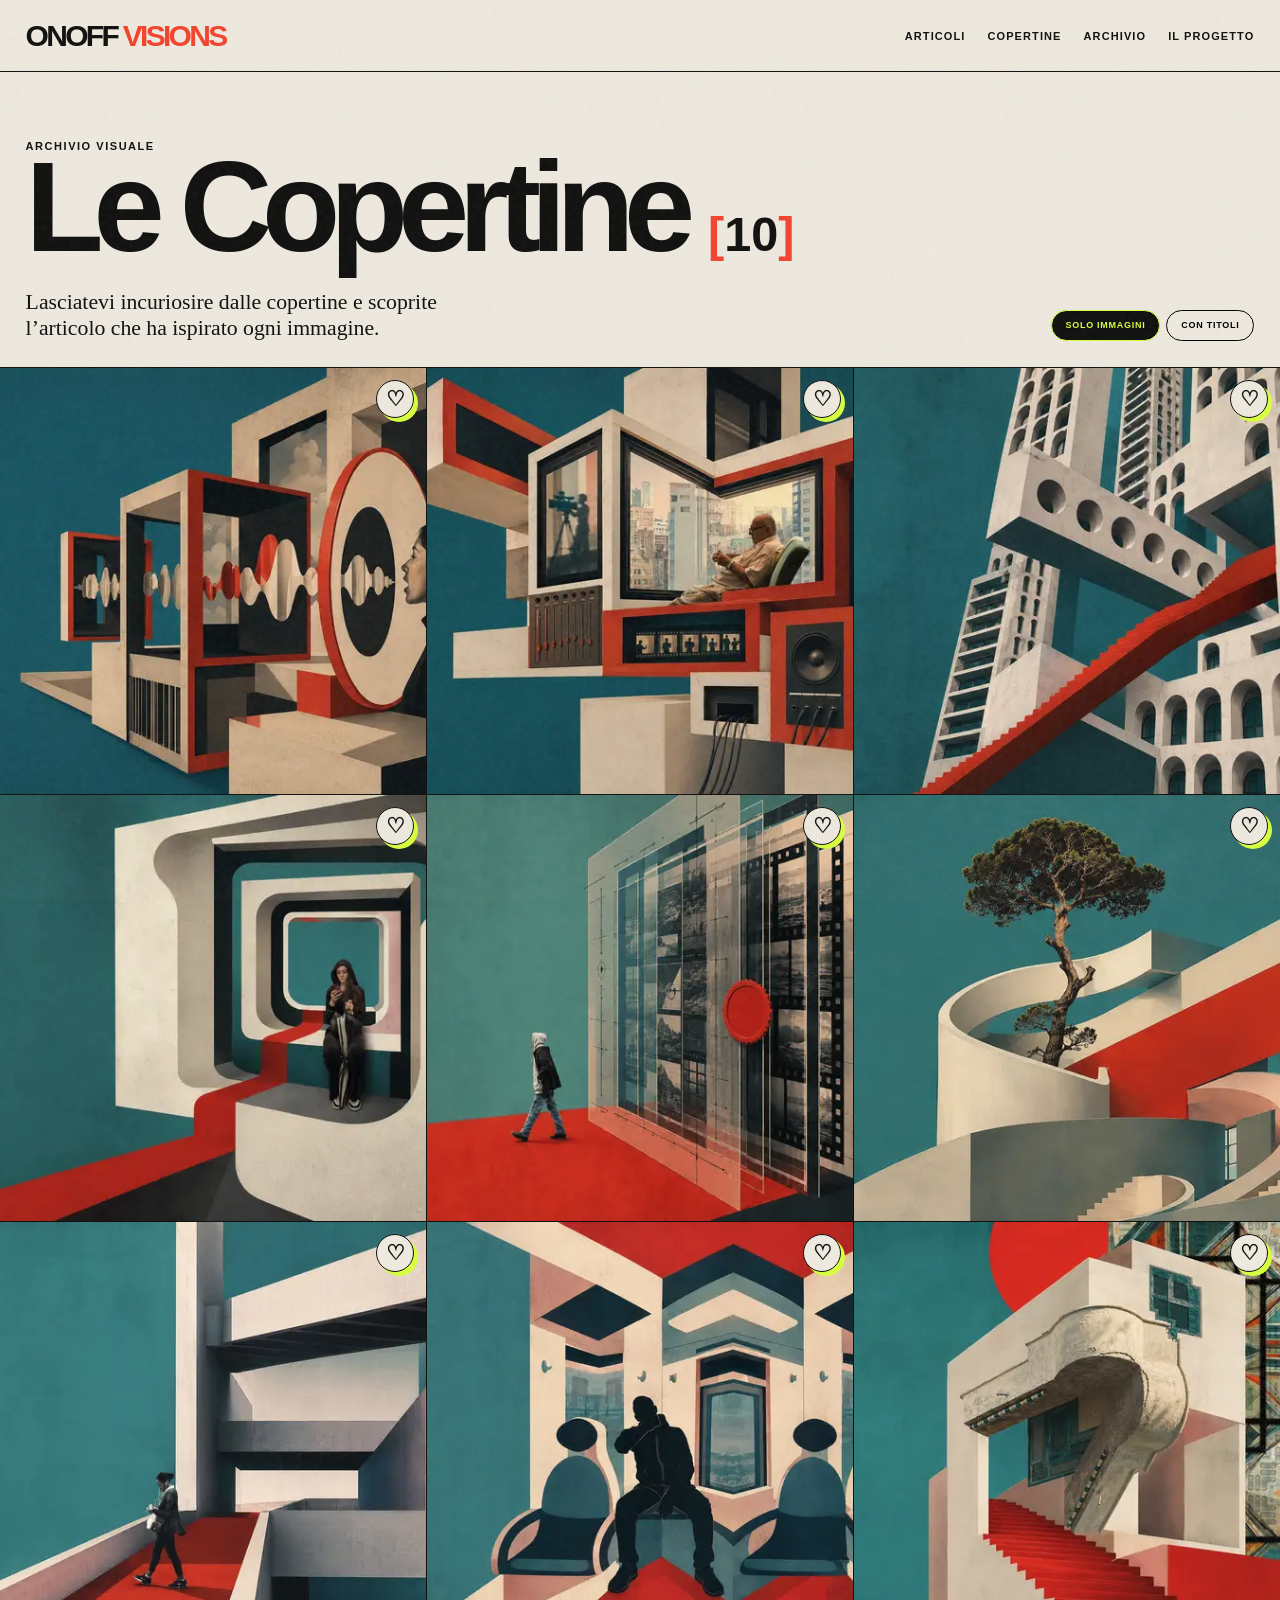
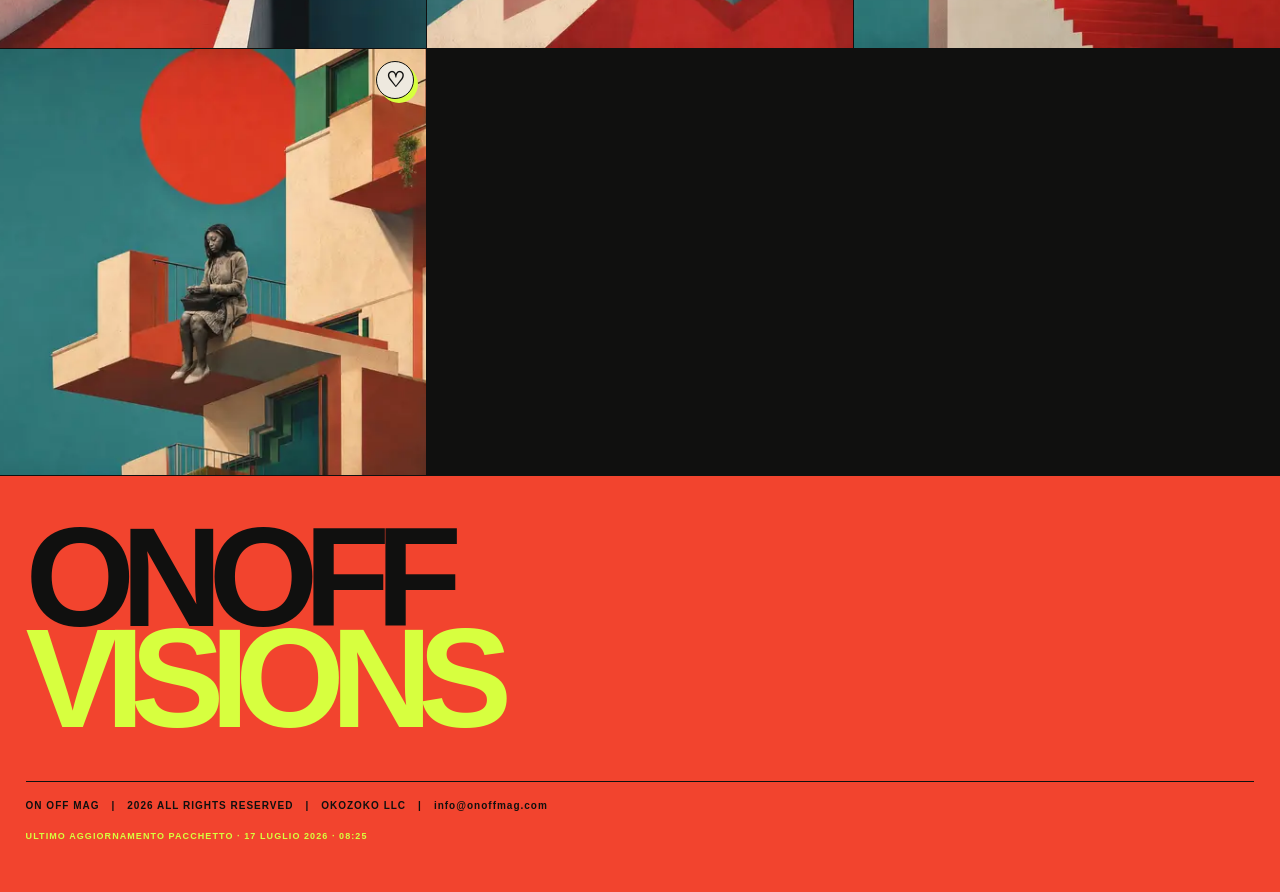
==== commit ed303d7c: "Add files via upload Aggiornamento ONOFF VISIONS 17 luglio · now" ====
--- a/copertine.html
+++ b/copertine.html
@@ -15,21 +15,10 @@
  <header><a class="logo" href="index.html">ONOFF <i>VISIONS</i></a><nav><a href="index.html">Articoli</a><a href="copertine.html">Copertine</a><a href="archivio.html">Archivio</a><a href="about.html">Il progetto</a></nav><button class="menu" onclick="toggleMenu()">☰</button></header>
  <main>
   <section class="covers-head">
-   <div class="covers-intro">
-    <span class="eyebrow">Archivio visuale</span>
-    <h1 data-cover-count-title>Le Copertine</h1>
-    <div class="covers-description">
-     <p><strong>Ogni copertina è parte integrante del progetto editoriale ONOFF VISIONS. Non è una semplice illustrazione dell’articolo, ma un’immagine originale pensata per interpretarne il tema e suggerire un punto di vista.</strong></p>
-     <p>Ogni copertina nasce da un archivio di oltre mille fotografie originali realizzate da <strong>Claudio Napoli</strong>. L’intelligenza artificiale analizza il patrimonio visivo dell’archivio, riconoscendone contenuti, forme, colori e relazioni compositive. Sulla base del mood creativo e della direzione artistica definiti dall’autore, seleziona, combina e reinterpreta immagini diverse, generando ogni volta nuove possibilità visive.</p>
-     <p>Da questo processo nasce una serie di immagini sempre diverse e imprevedibili, che vengono successivamente selezionate e rifinite fino a diventare la copertina definitiva di <strong>ONOFF VISIONS</strong>.</p>
-    </div>
-   </div>
-   <div class="covers-frame-bar">
-    <p class="covers-manifesto">Un dialogo creativo tra archivio fotografico, intelligenza artificiale e visione dell’autore</p>
-    <div class="covers-controls" aria-label="Modalità di visualizzazione">
-     <button class="is-active" type="button" data-cover-mode="images">Solo immagini</button>
-     <button type="button" data-cover-mode="titles">Con titoli</button>
-    </div>
+   <div class="covers-intro"><span class="eyebrow">Archivio visuale</span><h1>Le Copertine <span class="cover-count" data-cover-count>00</span></h1><p>Lasciatevi incuriosire dalle copertine e scoprite l’articolo che ha ispirato ogni immagine.</p></div>
+   <div class="covers-controls" aria-label="Modalità di visualizzazione">
+    <button class="is-active" type="button" data-cover-mode="images">Solo immagini</button>
+    <button type="button" data-cover-mode="titles">Con titoli</button>
    </div>
   </section>
   <section class="covers-grid" data-cover-grid aria-label="Copertine degli articoli"></section>
--- a/styles.css
+++ b/styles.css
@@ -5,6 +5,8 @@
 :root .new{position:relative;width:48px;height:48px;padding:0;border:0;border-radius:0;display:grid;place-items:center;background:var(--acid);font-size:9px;letter-spacing:.08em;transform:rotate(8deg);clip-path:polygon(50% 0,61% 18%,79% 7%,82% 29%,100% 32%,84% 50%,100% 68%,79% 72%,79% 94%,59% 82%,47% 100%,38% 81%,17% 93%,18% 71%,0 66%,16% 49%,0 31%,21% 28%,20% 7%,40% 19%);filter:drop-shadow(3px 4px 0 var(--ink))}.card:hover .new{background:var(--red);color:var(--paper);filter:drop-shadow(3px 4px 0 var(--acid))}
 :root .article-number{font-size:clamp(48px,7vw,108px);line-height:.82;overflow-wrap:anywhere}:root .cover-no{font-size:11px;background:var(--paper);color:var(--ink);padding:5px 7px}
 :root .num-current{color:var(--red);margin-right:.09em}:root .num-total{display:inline-block;background:var(--ink);color:var(--acid);padding:.04em .13em .08em;line-height:.82}:root .article-number{background:var(--paper);white-space:nowrap;overflow-wrap:normal}:root .article-date{display:flex;justify-content:space-between;align-items:center;margin-bottom:2vw;font-size:12px;font-weight:900;letter-spacing:.12em;text-transform:uppercase;border-bottom:1px solid;padding-bottom:14px}:root .archive-row{grid-template-columns:190px 1fr 120px 30px}:root .archive-number{font-weight:900;letter-spacing:.03em}:root .card>.meta:first-child{align-items:center}:root .card-number{font-size:19px;font-weight:900;letter-spacing:-.04em}:root .cover-no{font-size:15px}
+:root .mobile-article-progress,:root .mobile-reading-time{display:none}
+@media(max-width:800px){:root [data-article] .article-date{display:grid;grid-template-columns:auto minmax(0,1fr) auto;gap:9px;align-items:center;margin-bottom:22px;padding-bottom:10px;font-size:8px;letter-spacing:.055em}:root [data-article] .article-date time{overflow:hidden;text-align:center;white-space:nowrap;text-overflow:ellipsis}:root [data-article] .article-date .new{display:none}:root [data-article] .mobile-article-progress,:root [data-article] .mobile-reading-time{display:block;white-space:nowrap}:root [data-article] .mobile-article-progress{font-size:12px;letter-spacing:-.04em}:root [data-article] .mobile-article-progress .num-total{padding:2px 4px 3px}:root [data-article] .article-intro>.meta{display:none}}
 :root .thumb.cover-label{background:var(--paper)}:root .thumb.cover-label:before{content:"AI";display:grid;place-items:center;width:118px;height:118px;left:12%;top:12%;border-radius:50%;background:var(--red);color:var(--ink);font:900 55px Arial;transform:rotate(-10deg);box-shadow:14px 12px 0 var(--acid)}:root .thumb.cover-label:after{content:"?";right:12%;top:2%;color:var(--ink);background:transparent;font:900 150px/.9 Arial;transform:rotate(9deg)}@media(max-width:800px){.archive-row .archive-number{display:none}}
 :root .project-banner{display:grid;grid-template-columns:.65fr 1.35fr;align-items:stretch;border-bottom:1px solid;background:var(--acid);transition:.2s}:root .project-banner:hover{background:var(--paper)}:root .project-number{padding:3vw 2vw;border-right:1px solid;display:flex;align-items:center;font-size:clamp(50px,8vw,118px);font-weight:900;letter-spacing:-.08em;white-space:nowrap}:root .project-number b{color:var(--red);margin-right:.09em;min-width:2.85ch;text-align:right}:root .project-number strong{display:inline-block;background:var(--ink);color:var(--acid);padding:.04em .13em .08em;line-height:.82;text-shadow:none}:root .project-number.is-counting b{font-variant-numeric:tabular-nums}:root .project-copy{padding:3vw;display:flex;flex-direction:column;justify-content:center}:root .project-copy small{font-size:11px;font-weight:700;text-transform:uppercase;letter-spacing:.12em}:root .project-title{display:flex;align-items:center;gap:18px;margin:.6rem 0}:root .project-copy em{font-style:normal;font-size:clamp(34px,5vw,76px);font-weight:900;line-height:.9;letter-spacing:-.06em}:root .project-cta{flex:0 0 auto;border:1px solid;border-radius:999px;padding:8px 12px;font-size:10px;line-height:1;text-transform:uppercase;letter-spacing:.1em}:root .project-banner:hover .project-cta{background:var(--ink);color:var(--acid)}@media(max-width:800px){.project-banner{grid-template-columns:1fr}.project-number{border-right:0;border-bottom:1px solid;padding:7vw 4vw}.project-copy{padding:7vw 4vw}.project-title{align-items:flex-end;justify-content:space-between;gap:12px}.project-copy em{max-width:8ch}.project-cta{margin-bottom:4px}}
 
@@ -66,6 +68,24 @@
 :root .story-summary .highlights{border-color:rgba(255,255,255,.45)}
 :root .story-summary .chip{border-color:var(--paper)}
 :root .story-sources{background:var(--acid)}
+:root .related-reading{margin:0 0 46px;border:2px solid var(--ink);background:var(--ink);color:var(--paper);box-shadow:10px 10px 0 var(--red)}
+:root .related-reading>header{position:static;height:auto;display:grid;grid-template-columns:1fr 1fr;gap:30px;align-items:end;padding:28px 32px;border:0;border-bottom:2px solid var(--paper);background:transparent;color:inherit;backdrop-filter:none}
+:root .related-reading>header small{display:block;margin-bottom:8px;color:var(--red);font-size:9px;font-weight:900;letter-spacing:.15em;text-transform:uppercase}
+:root .related-reading>header h2{margin:0;color:var(--acid);font-size:clamp(31px,4vw,56px);line-height:.9;letter-spacing:-.055em;text-transform:uppercase}
+:root .related-reading>header p{max-width:34ch;margin:0;font:17px/1.35 Georgia,serif}
+:root .related-reading-grid{display:grid;grid-template-columns:repeat(2,1fr)}
+:root .related-card{display:grid;grid-template-columns:42% 1fr;min-height:260px;border-right:1px solid var(--paper);transition:background .2s,color .2s}
+:root .related-card:last-child{border-right:0}
+:root .related-card:hover{background:var(--acid);color:var(--ink)}
+:root .related-visual{min-height:100%;overflow:hidden;background:#075a60}
+:root .related-visual img{display:block;width:100%;height:100%;object-fit:cover}
+:root .related-placeholder{display:grid;place-items:end start;width:100%;height:100%;padding:18px;background:#075a60;color:var(--paper);font-size:19px;font-weight:900;line-height:.9}
+:root .related-content{position:relative;display:flex;flex-direction:column;padding:23px 21px}
+:root .related-number{margin-bottom:15px;font-size:19px;font-weight:900}
+:root .related-content>strong{font-size:clamp(21px,2vw,31px);line-height:.95;letter-spacing:-.045em}
+:root .related-content>small{margin-top:14px;font:14px/1.35 Georgia,serif}
+:root .related-content>i{margin-top:auto;padding-top:18px;color:var(--red);font-size:25px;font-style:normal;font-weight:900}
+:root .related-card:hover .related-content>i{color:var(--red)}
 :root .story-sources>aside{background:var(--ink);color:var(--paper)}
 :root .story-sources>aside b{color:var(--red)}
 :root .story-source-list{display:grid;gap:14px;padding:44px clamp(28px,6vw,76px)}
@@ -86,6 +106,15 @@
  :root .story-copy p{font-size:18px;line-height:1.55}
  :root .story-summary>aside{border-color:var(--paper)}
  :root .story-summary .story-copy>p{font-size:27px}
+ :root .related-reading{margin-bottom:36px;box-shadow:7px 7px 0 var(--red)}
+ :root .related-reading>header{display:block;padding:24px 21px}
+ :root .related-reading>header p{margin-top:14px;font-size:15px}
+ :root .related-reading-grid{grid-template-columns:1fr}
+ :root .related-card{grid-template-columns:36% 1fr;min-height:210px;border-right:0;border-bottom:1px solid var(--paper)}
+ :root .related-card:last-child{border-bottom:0}
+ :root .related-content{padding:19px 17px}
+ :root .related-content>strong{font-size:22px}
+ :root .related-content>small{font-size:13px}
  :root .story-source-list{padding:26px 20px 32px}
  :root .story-source{padding:16px}
  :root .story-source strong{font-size:14px}
@@ -162,6 +191,9 @@
 :root .covers-controls button.is-active{background:var(--ink);color:var(--acid)}
 :root .covers-grid{display:grid;grid-template-columns:repeat(3,minmax(0,1fr));gap:1px;background:var(--ink);border-bottom:1px solid}
 :root .cover-tile{position:relative;display:block;aspect-ratio:1;overflow:hidden;background:var(--ink)}
+:root .cover-heart{position:absolute;z-index:6;top:12px;right:12px;display:grid;place-items:center;width:38px;height:38px;padding:0;border:1px solid var(--ink);border-radius:50%;background:var(--paper);color:var(--ink);font:900 21px/1 Arial;cursor:pointer;box-shadow:4px 4px 0 var(--acid);transition:transform .18s,background .18s,color .18s}
+:root .cover-heart:hover{transform:scale(1.08)}
+:root .cover-heart.is-active{background:var(--red);color:var(--paper)}
 :root .cover-tile img{display:block;width:100%;height:100%;object-fit:cover;object-position:72% center;transition:transform .45s ease,filter .3s ease}
 :root .cover-tile>span{position:absolute;inset:auto 0 0;padding:12% 8% 7%;display:flex;flex-direction:column;gap:7px;background:linear-gradient(transparent,rgba(0,0,0,.88));color:var(--paper);opacity:0;transform:translateY(12px);transition:.25s}
 :root .cover-tile>span b{color:var(--acid);font-size:10px;letter-spacing:.1em}
@@ -169,6 +201,7 @@
 :root .covers-grid.show-titles .cover-tile>span,:root .cover-tile:hover>span,:root .cover-tile:focus-visible>span{opacity:1;transform:none}
 :root .cover-tile:hover img{transform:scale(1.025)}
 @media(max-width:800px){
+ :root .cover-tile .cover-heart{top:5px;right:5px;width:25px;height:25px;font-size:12px;box-shadow:2px 2px 0 var(--acid)}
  :root .view-switch{padding:14px 4vw}
  :root .view-switch>span{display:none}
  :root .view-switch a{width:100%;justify-content:space-between}
@@ -200,8 +233,31 @@
  :root .world-counter strong{display:flex;align-items:center;padding:20px 2vw}
  :root .world-counter .world-source{align-self:center;margin-right:2vw}
  :root .world-counter .world-covers{display:flex;align-items:center;justify-content:center;min-width:27vw;padding:0 2.4vw;border:0;border-left:1px solid rgba(238,233,223,.45);background:transparent;color:var(--acid);font-size:clamp(28px,3.2vw,52px);font-weight:900;line-height:.82;letter-spacing:-.055em;white-space:nowrap}
+ :root .world-counter .world-covers>span:first-child{margin-right:.28em}
  :root .world-counter .world-covers:hover{background:var(--acid);color:var(--ink)}
 }
+
+/* Testata articolo mobile: una sola riga, più vicina al bordo superiore e senza divisore. */
+@media(max-width:800px){
+ :root [data-article] .article-intro{padding-top:3vw}
+ :root [data-article] .article-date{margin-top:0;margin-bottom:14px;padding-bottom:0;border-bottom:0}
+}
+
+/* Evidenziazioni del riepilogo e nuova gerarchia della testata articolo. */
+:root .story-summary .story-copy strong{color:var(--red);background:none}
+:root .article-details{align-items:center;justify-content:flex-start;gap:18px;margin-top:24px;padding-top:12px;border-top:1px solid var(--ink);font-size:10px;font-weight:900}
+:root .article-details>*+*{padding-left:18px;border-left:1px solid var(--ink)}
+@media(min-width:801px){
+ :root [data-article] .article-date{display:none}
+ :root [data-article] .article-intro{padding-top:4vw}
+ :root [data-article] .article-intro h1{margin-top:0}
+}
+:root .cover-count{display:inline-flex;align-items:center;color:inherit;font-variant-numeric:tabular-nums;letter-spacing:-.04em;white-space:nowrap}
+:root .cover-count:before,:root .cover-count:after{color:var(--red);font-weight:900}
+:root .cover-count:before{content:"["}
+:root .cover-count:after{content:"]"}
+:root .covers-intro h1{display:flex;align-items:baseline;gap:.18em;flex-wrap:wrap}
+:root .covers-intro h1 .cover-count{font-size:.38em;letter-spacing:0}
 @media(max-width:800px){
  :root .world-counter .world-covers{position:static;display:flex!important;align-items:center;justify-content:space-between;width:100%;height:auto;margin-top:22px;padding:15px 17px;border:1px solid var(--acid);border-radius:0;background:transparent;color:var(--acid);box-shadow:none;font-size:clamp(22px,7vw,34px);font-weight:900;line-height:.9;letter-spacing:-.04em;white-space:normal}
  :root .world-counter .world-covers:before{content:none}
@@ -220,7 +276,18 @@
 :root .article-cover-photo figcaption{position:absolute;left:3vw;top:50%;bottom:auto;display:flex;flex-direction:column;gap:12px;max-width:min(620px,48vw);padding:0;background:transparent;color:var(--paper);transform:translateY(-50%);box-shadow:none;text-shadow:0 3px 3px rgba(0,0,0,.9),0 0 24px rgba(0,0,0,.78)}
 :root .article-cover-photo figcaption strong{font-size:clamp(58px,8vw,132px);font-weight:900;line-height:.73;letter-spacing:-.08em;text-transform:uppercase}
 :root .article-cover-photo figcaption small{max-width:34ch;font-size:9px;font-weight:700;line-height:1.3;letter-spacing:.08em;text-transform:uppercase}
-@media(max-width:800px){
+@media(min-width:801px){
+ :root .hero{height:clamp(320px,36vw,440px);min-height:0;grid-template-columns:58% 42%}
+ :root .hero-copy{min-height:0;padding:3vw 2vw 2.4vw;justify-content:space-between}
+ :root .hero-logo{margin:0;font-size:clamp(74px,9vw,132px);line-height:.7}
+ :root .lead{margin:0;font-size:clamp(20px,2vw,30px)}
+ :root .hero-art{min-height:0;height:100%}
+ :root .shape.a{height:76%;bottom:-12%}
+ :root .shape.b{height:68%;top:7%}
+ :root .shape.c{width:min(12vw,150px)}
+}
+@media(max-width:800px){
+ :root .thumb .cover-heart{top:9px;right:9px;width:32px;height:32px;font-size:16px;box-shadow:3px 3px 0 var(--acid)}
  :root .photo-thumb .cover-word{left:14px;bottom:14px;font-size:clamp(25px,7.5vw,36px)}
  :root .article-cover-photo figcaption{left:4vw;top:auto;bottom:14px;max-width:65vw;padding:0;transform:none;box-shadow:none;gap:0}
  :root .article-cover-photo figcaption strong{font-size:clamp(17px,5vw,23px);line-height:.85;letter-spacing:-.04em}
@@ -229,116 +296,44 @@
 
 /* Contatore editoriale verticale: layout definitivo mobile. */
 @media(max-width:800px){
- :root .project-banner{grid-template-columns:minmax(152px,41%) minmax(0,59%);align-items:stretch;overflow:hidden}
- :root .project-number{width:auto;min-width:0;padding:6vw 5vw 6vw 4vw;border-right:1px solid var(--ink);border-bottom:0;font-size:clamp(62px,18vw,82px);overflow:hidden}
- :root .project-number small{font-size:clamp(20px,6vw,29px)}
- :root .project-number b{max-width:100%;font-size:1.05em;letter-spacing:-.1em}
- :root .project-number i{width:82%}
- :root .project-copy{width:auto;min-width:0;padding:6vw 3.5vw}
+ :root .project-banner{grid-template-columns:minmax(180px,46%) minmax(0,54%);align-items:stretch;overflow:hidden}
+ :root .project-number{display:grid;grid-template-columns:minmax(0,1fr) 1px minmax(0,1fr);grid-template-rows:auto 1fr;gap:8px 8px;width:auto;min-width:0;padding:4vw 3vw;border-right:1px solid var(--ink);border-bottom:0;font-size:clamp(43px,12vw,58px);overflow:hidden}
+ :root .project-number small{grid-column:1/-1;grid-row:1;width:100%;font-size:clamp(15px,4.5vw,21px);text-align:center}
+ :root .project-number b{grid-column:1;grid-row:2;align-self:center;width:auto;max-width:100%;margin:0;font-size:1em;line-height:.82;letter-spacing:-.1em;text-align:center}
+ :root .project-number i{grid-column:2;grid-row:2;align-self:stretch;width:1px;height:auto;margin:0;background:var(--ink)}
+ :root .project-number strong{grid-column:3;grid-row:2;align-self:center;padding:0;font-size:1em;line-height:.82;text-align:center}
+ :root .project-copy{width:auto;min-width:0;padding:4vw 3.5vw}
  :root .project-title{display:block;margin:12px 0 16px}
- :root .project-title em{display:block;max-width:none;font-size:clamp(24px,6.9vw,33px);line-height:.9;overflow-wrap:break-word}
- :root .project-cta{width:max-content;margin-top:16px;margin-bottom:0}
+ :root .project-title em{display:block;max-width:none;font-size:clamp(21px,5.8vw,28px);line-height:.9;overflow-wrap:break-word}
+ :root .project-cta{width:max-content;margin-top:12px;margin-bottom:0}
  :root .project-copy>small:last-child{font-size:9px;line-height:1.4}
 }
-
-
-/* Articoli: gerarchia editoriale e preferenze anonime delle copertine. */
-:root .article-editorial-meta{display:flex;align-items:center;flex-wrap:wrap;gap:7px;margin:0 0 26px;font-size:11px;font-weight:900;letter-spacing:.1em;text-transform:uppercase}
-:root .article-editorial-meta .new{margin-left:8px}
-:root .article-reading-meta{justify-content:flex-start;margin:24px 0 0}
-:root .article-project-signature{margin:76px 0 48px;padding:34px 0 0;border-top:1px solid var(--ink)}
-:root .article-project-signature p{max-width:760px;margin:0 0 15px;font-family:Georgia,serif;font-size:clamp(18px,1.7vw,24px);line-height:1.45}
-:root .article-project-signature p strong{font-family:Arial,Helvetica,sans-serif;font-size:.72em;letter-spacing:.08em;text-transform:uppercase}
-:root .article-project-signature div{margin-top:30px;padding-top:18px;border-top:1px solid var(--line);font-size:11px;font-weight:900;letter-spacing:.1em;text-transform:uppercase}
-:root .cover-tile-link{position:absolute;inset:0;display:block;overflow:hidden}
-:root .cover-tile-link>span{position:absolute;inset:auto 0 0;padding:12% 8% 7%;display:flex;flex-direction:column;gap:7px;background:linear-gradient(transparent,rgba(0,0,0,.88));color:var(--paper);opacity:0;transform:translateY(12px);transition:.25s}
-:root .cover-tile-link>span b{color:var(--acid);font-size:10px;letter-spacing:.1em}
-:root .cover-tile-link>span strong{max-width:18ch;font-size:clamp(15px,2vw,30px);line-height:.95;letter-spacing:-.04em}
-:root .covers-grid.show-titles .cover-tile-link>span,:root .cover-tile:hover .cover-tile-link>span,:root .cover-tile-link:focus-visible>span{opacity:1;transform:none}
-:root .cover-tile:hover .cover-tile-link img{transform:scale(1.025)}
-:root .cover-favorite{position:absolute;z-index:6;top:14px;right:14px;width:42px;height:42px;display:grid;place-items:center;padding:0;border:1px solid rgba(238,233,223,.8);border-radius:50%;background:rgba(16,16,15,.55);backdrop-filter:blur(9px);color:var(--paper);font:28px/1 Georgia,serif;cursor:pointer;transition:transform .2s,background .2s,color .2s}
-:root .cover-favorite:hover,:root .cover-favorite:focus-visible{transform:scale(1.08);background:var(--paper);color:var(--red);outline:none}
-:root .cover-favorite.is-favorite{background:var(--red);border-color:var(--red);color:var(--paper)}
-:root .article-cover-favorite{top:20px;right:2vw;width:48px;height:48px;font-size:31px}
-@media(max-width:800px){
- :root .article-hero{display:block}
- :root .article-number{display:none}
- :root .article-intro{padding:9vw 4vw 10vw}
- :root .article-intro h1{margin:0 0 18px;font-size:clamp(47px,14vw,76px);max-width:12ch}
- :root .article-editorial-meta{gap:5px;margin-bottom:25px;font-size:9px;line-height:1.55}
- :root .article-reading-meta{margin-top:20px}
- :root .article-project-signature{margin:55px 0 35px;padding-top:28px}
- :root .article-project-signature p{font-size:18px}
- :root .article-project-signature div{font-size:9px;line-height:1.5}
- :root .cover-tile-link>span{padding:30% 7% 7%}
- :root .cover-tile-link>span b{font-size:7px}
- :root .cover-tile-link>span strong{font-size:10px;line-height:.94}
- :root .cover-favorite{top:7px;right:7px;width:30px;height:30px;font-size:21px}
- :root .article-cover-favorite{top:12px;right:4vw;width:38px;height:38px;font-size:25px}
-}
-
-
-/* Conteggio dinamico delle copertine */
-.cover-count{display:inline-flex;align-items:baseline;gap:.16em;margin-left:.28em;font-weight:800;white-space:nowrap;letter-spacing:-.03em}
-.cover-count-bracket{color:var(--red)}
-.cover-count-number{color:var(--acid);min-width:2ch;text-align:center}
-header nav .cover-count{font-size:.92em;gap:.18em}
-.world-covers .cover-count{font-size:.95em;gap:.18em}
-.covers-intro h1 .cover-count{font-size:1em;vertical-align:baseline;margin-left:.22em;transform:none;line-height:inherit}
-@media(max-width:800px){.covers-intro h1 .cover-count{font-size:.8em;margin-left:.18em}}
-
-
-/* v12.2 — pagina Copertine: testo editoriale compatto e contatore antracite */
-:root .covers-head{display:grid;grid-template-columns:minmax(0,1fr) auto;align-items:end;gap:24px;padding:4vw 2vw 2.2vw}
-:root .covers-intro{min-width:0}
-:root .covers-intro h1{white-space:nowrap}
-:root .covers-description{width:100%;max-width:none;margin-top:2rem}
-:root .covers-intro .covers-description p{max-width:none;margin:0 0 1rem;font:19px/1.68 Georgia,serif}
-:root .covers-intro .covers-description p:first-child{margin-bottom:1.1rem}
-:root .covers-intro .covers-description .covers-manifesto{margin:1.35rem 0 0;padding-top:1rem;border-top:1px solid var(--line)}
-:root .covers-intro h1 .cover-count-number{color:#1a1a1a}
-:root .covers-intro h1 .cover-count{gap:.26em}
-@media(max-width:800px){
- :root .covers-head{grid-template-columns:1fr;padding:9vw 4vw 5vw}
- :root .covers-intro h1{white-space:normal}
- :root .covers-description{margin-top:1.5rem}
- :root .covers-intro .covers-description p{font-size:17px;line-height:1.58;margin-bottom:.9rem}
- :root .covers-intro .covers-description .covers-manifesto{margin-top:1.1rem;padding-top:.9rem}
-}
-
-
-/* v12.3 — fascia editoriale tra introduzione e griglia copertine */
-@media (min-width:801px){
- :root .covers-head{display:block;padding:4vw 2vw 0}
- :root .covers-intro h1{white-space:nowrap}
- :root .covers-description{width:100%;max-width:none;margin-top:2rem}
- :root .covers-frame-bar{display:flex;align-items:center;justify-content:space-between;gap:28px;width:calc(100% + 4vw);margin:1.7rem -2vw 0;padding:28px 2vw;background:var(--red);border-top:1px solid var(--ink);border-bottom:1px solid var(--ink)}
- :root .covers-frame-bar .covers-manifesto{margin:0;color:var(--ink);font:900 clamp(20px,2vw,32px)/.95 Arial,Helvetica,sans-serif;letter-spacing:-.05em}
- :root .covers-frame-bar .covers-controls{flex:0 0 auto;display:flex;gap:7px}
- :root .covers-frame-bar .covers-controls button{border-color:var(--ink);background:transparent;color:var(--ink)}
- :root .covers-frame-bar .covers-controls button.is-active{background:var(--ink);color:var(--acid)}
-}
-@media (max-width:800px){
- :root .covers-frame-bar{margin-top:1.1rem;padding-top:.9rem;border-top:1px solid var(--line)}
- :root .covers-frame-bar .covers-manifesto{margin:0 0 .9rem;font:italic 700 17px/1.35 Georgia,serif}
-}
-
-
-/* v12.6 — pagina Copertine mobile: apertura compatta e galleria visibile */
-@media(max-width:800px){
- :root .covers-head{display:block;padding:24px 4vw 0}
- :root .covers-intro>.eyebrow{font-size:10px;letter-spacing:.16em}
- :root .covers-intro h1{display:grid;grid-template-columns:minmax(0,1fr) auto;align-items:start;gap:10px;margin:12px 0 0;white-space:nowrap;font-size:clamp(46px,14.2vw,62px);line-height:.78;letter-spacing:-.075em}
- :root .covers-title-text{min-width:0}
- :root .covers-intro h1 .cover-count{align-self:start;margin:1px 0 0;font-size:.56em;line-height:1;gap:.22em;letter-spacing:-.02em}
- :root .covers-description{margin-top:18px}
- :root .covers-intro .covers-description p{margin:0 0 12px;font:14.5px/1.42 Georgia,serif}
- :root .covers-intro .covers-description p:first-child{margin-bottom:12px;font-size:14.5px;line-height:1.42}
- :root .covers-intro .covers-description p:nth-child(3){display:none}
- :root .covers-frame-bar{display:grid;grid-template-columns:minmax(0,1fr) auto;align-items:center;gap:12px;width:calc(100% + 8vw);margin:17px -4vw 0;padding:15px 4vw;border-top:1px solid var(--ink);border-bottom:1px solid var(--ink);background:var(--red)}
- :root .covers-frame-bar .covers-manifesto{margin:0;color:var(--ink);font:900 13px/1.05 Arial,Helvetica,sans-serif;letter-spacing:-.025em}
- :root .covers-frame-bar .covers-controls{width:auto;display:flex;gap:5px}
- :root .covers-frame-bar .covers-controls button{flex:0 0 auto;padding:9px 10px;border-color:var(--ink);background:transparent;color:var(--ink);font-size:8px}
- :root .covers-frame-bar .covers-controls button.is-active{background:var(--ink);color:var(--acid)}
- :root .covers-grid{margin-top:0}
-}
+@media(min-width:801px){
+ :root .project-number{display:grid;grid-template-columns:minmax(0,1fr) 1px minmax(0,1fr);grid-template-rows:auto 1fr;gap:12px 16px;padding:2.5vw 2vw;font-size:clamp(64px,7.2vw,108px)}
+ :root .project-number small{grid-column:1/-1;grid-row:1;width:100%;font-size:0;text-align:center}
+ :root .project-number small:after{content:"DI";font-size:clamp(18px,1.8vw,28px)}
+ :root .project-number b{grid-column:1;grid-row:2;align-self:center;width:auto;margin:0;font-size:1em;line-height:.82;text-align:center}
+ :root .project-number i{grid-column:2;grid-row:2;align-self:stretch;width:1px;height:auto;margin:0;background:var(--ink)}
+ :root .project-number strong{grid-column:3;grid-row:2;align-self:center;padding:0;font-size:1em;line-height:.82;text-align:center}
+ :root .world-covers .cover-count{animation:cover-count-pulse 1.35s steps(2,end) infinite}
+}
+@keyframes cover-count-pulse{0%,44%{opacity:1}45%,69%{opacity:.18}70%,100%{opacity:1}}
+@media(prefers-reduced-motion:reduce){:root .world-covers .cover-count{animation:none}}
+
+/* Contatore editoriale: DI e frase conclusiva su una fascia autonoma. */
+:root .project-tagline{font-size:10px;font-weight:900;line-height:1.2;letter-spacing:.1em;text-transform:uppercase}
+@media(max-width:800px){
+ :root .project-banner{grid-template-areas:"number copy" "tagline tagline";grid-template-rows:1fr auto}
+ :root .project-number{grid-area:number}
+ :root .project-copy{grid-area:copy}
+ :root .project-tagline{grid-area:tagline;display:block;width:100%;padding:10px 4vw;border-top:1px solid var(--ink);font-size:clamp(7px,2.15vw,9px);line-height:1;letter-spacing:.055em;text-align:center;white-space:nowrap}
+ :root [data-article] .article-number{display:none}
+}
+@media(min-width:801px){
+ :root .project-banner{grid-template-areas:"number copy" "number tagline";grid-template-rows:1fr auto}
+ :root .project-number{grid-area:number}
+ :root .project-number small{font-size:clamp(18px,1.8vw,28px)}
+ :root .project-number small:after{content:none}
+ :root .project-copy{grid-area:copy}
+ :root .project-tagline{grid-area:tagline;padding:0 3vw 2.2vw;white-space:nowrap}
+}
